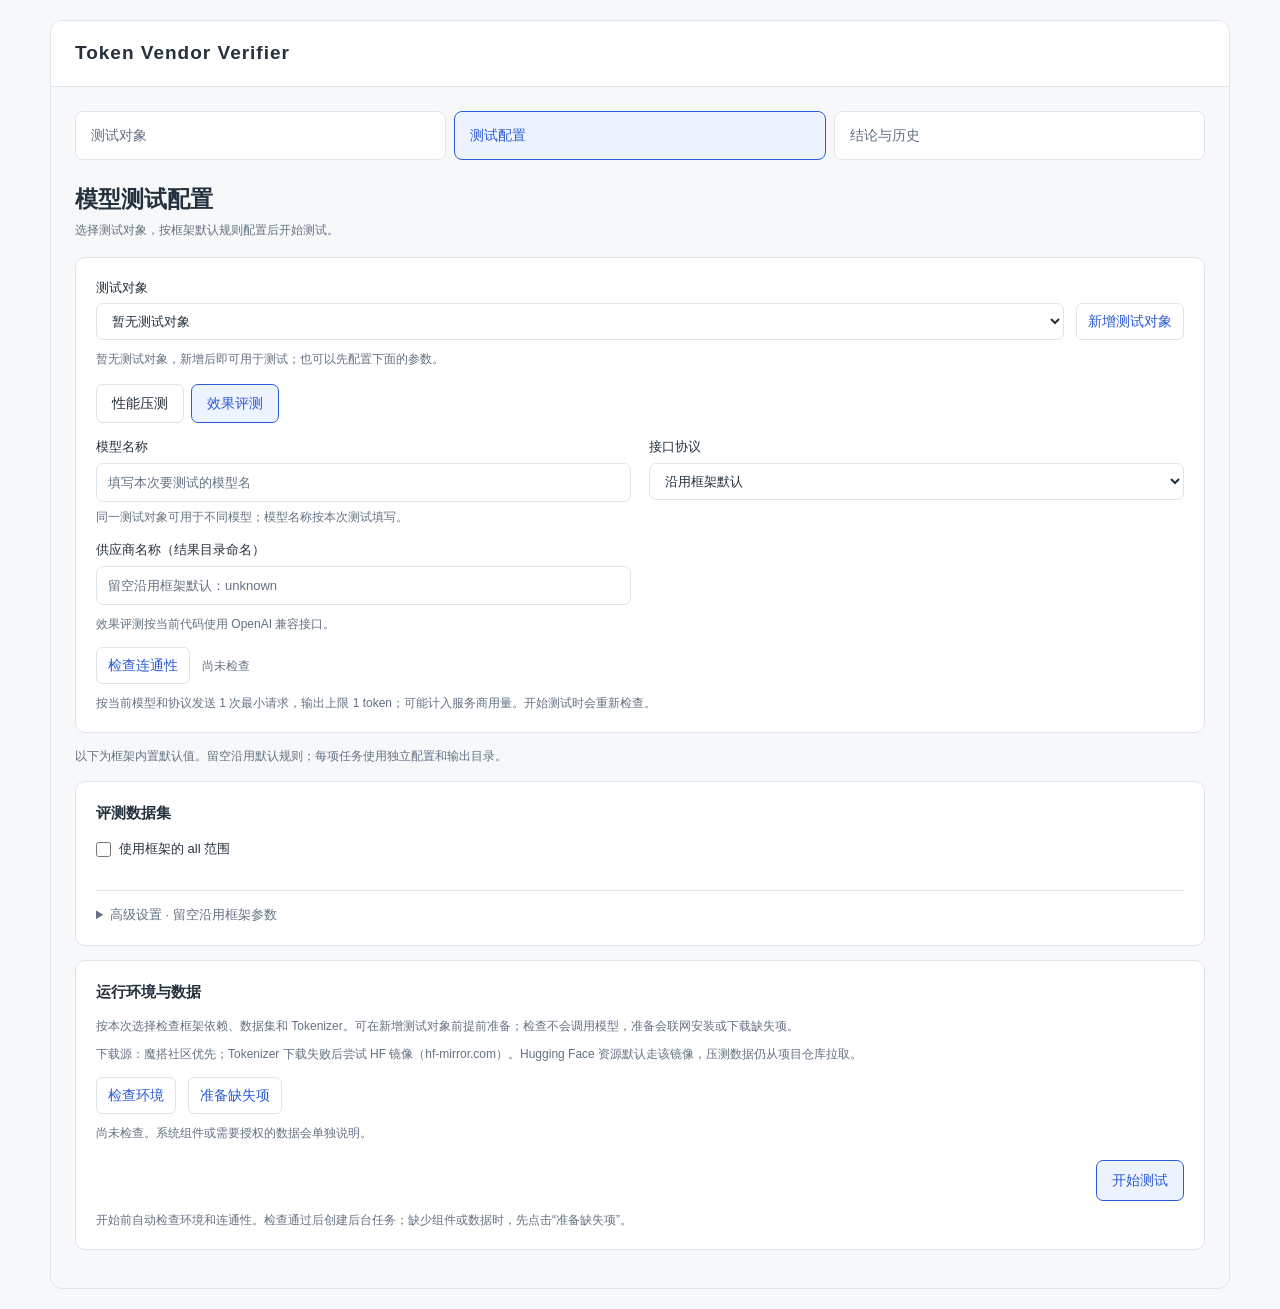
==== web/static/index.html @ 6008882a "feat: add Token Vendor Verifier local web console Add saved endpoints, native test configuration, ba" ====
<!doctype html>
<html lang="zh-CN"><head><meta charset="utf-8"><meta name="viewport" content="width=device-width,initial-scale=1"><title>Token Vendor Verifier</title><style>body{margin:0;background:#f7f8fa;padding:20px}body>div{max-width:1180px;margin:auto}@media(max-width:600px){body{padding:0}}</style></head><body>
<style>
#thvv-concept{--th-bg:light-dark(#f7f8fa,#15191d);--th-panel:light-dark(#fff,#1e242a);--th-text:light-dark(#24313d,#e8edf2);--th-muted:light-dark(#637183,#a8b5c2);--th-line:light-dark(#dfe5ec,#39434e);--th-accent:light-dark(#2b5ad7,#9cb9ff);--th-tint:light-dark(#edf3ff,#283956);font:14px/1.5 -apple-system,BlinkMacSystemFont,"Segoe UI","PingFang SC",sans-serif;color:var(--th-text);width:100%;overflow-wrap:anywhere}
#thvv-concept *{box-sizing:border-box}#thvv-concept [hidden]{display:none!important}#thvv-concept button,#thvv-concept input,#thvv-concept select,#thvv-concept textarea{font:inherit}#thvv-concept h2,#thvv-concept h3,#thvv-concept p{margin:0}#thvv-concept h2{font-size:23px;line-height:1.35;font-weight:650}#thvv-concept h3{font-size:15px;font-weight:600}#thvv-concept .th-window{background:var(--th-bg);border:1px solid var(--th-line);border-radius:12px;overflow:hidden}#thvv-concept .th-top{display:flex;align-items:center;gap:14px;flex-wrap:wrap;padding:18px 100px 18px 24px;background:var(--th-panel);border-bottom:1px solid var(--th-line)}#thvv-concept .th-brand{font-size:19px;font-weight:700;letter-spacing:1px}#thvv-concept .th-small{color:var(--th-muted);font-size:12px}#thvv-concept .th-main{padding:24px}#thvv-concept .th-heading{display:flex;justify-content:space-between;align-items:center;gap:18px;flex-wrap:wrap;margin-bottom:18px}#thvv-concept .th-mode{display:flex;gap:7px;flex-wrap:wrap}#thvv-concept .th-mode button{border:1px solid var(--th-line);border-radius:7px;padding:8px 15px;background:var(--th-panel);color:var(--th-text)}#thvv-concept .th-mode button[aria-pressed=true]{color:var(--th-accent);border-color:var(--th-accent);background:var(--th-tint)}#thvv-concept .th-panel{padding:20px;background:var(--th-panel);border:1px solid var(--th-line);border-radius:10px;margin-bottom:14px}#thvv-concept .th-panel>h3{margin-bottom:14px}#thvv-concept .th-fields{display:grid;grid-template-columns:repeat(2,minmax(0,1fr));gap:14px 18px}#thvv-concept .th-field{display:flex;flex-direction:column;gap:6px;font-size:13px;min-width:0}#thvv-concept .th-wide{grid-column:1/-1}#thvv-concept input:not([type=checkbox]),#thvv-concept select,#thvv-concept textarea{width:100%;min-width:0;padding:9px 11px;border:1px solid var(--th-line);border-radius:7px;background:var(--th-panel);color:var(--th-text)}#thvv-concept input:disabled{background:var(--th-bg);color:var(--th-muted)}#thvv-concept input::placeholder,#thvv-concept textarea::placeholder{color:var(--th-muted);opacity:1}#thvv-concept textarea{resize:vertical}#thvv-concept input:focus-visible,#thvv-concept select:focus-visible,#thvv-concept textarea:focus-visible,#thvv-concept button:focus-visible,#thvv-concept summary:focus-visible{outline:2px solid var(--th-accent);outline-offset:3px}#thvv-concept input[type=checkbox]{accent-color:var(--th-accent);width:15px;height:15px;flex:none;margin:3px 0 0}#thvv-concept .th-check{display:flex;gap:8px;align-items:flex-start;font-size:13px}#thvv-concept .th-note{margin-top:10px;color:var(--th-muted);font-size:12px}#thvv-concept .th-notice{margin-top:14px;padding:11px 13px;background:var(--th-tint);color:var(--th-text);border-radius:7px;font-size:13px}#thvv-concept .th-grid{display:grid;grid-template-columns:repeat(3,minmax(0,1fr));gap:8px;margin-top:14px}#thvv-concept .th-dataset{display:flex;gap:8px;border:1px solid var(--th-line);border-radius:7px;padding:9px 10px;min-width:0;font-size:13px}#thvv-concept .th-dataset:has(input:checked){background:var(--th-tint);border-color:var(--th-accent)}#thvv-concept .th-dataset:has(input:disabled){opacity:.75}#thvv-concept .th-dataset small{display:block;color:var(--th-muted);font-size:11px;margin-top:3px}#thvv-concept .th-advanced{border-top:1px solid var(--th-line);padding-top:14px;margin-top:18px}#thvv-concept .th-advanced summary{font-size:13px;color:var(--th-muted)}#thvv-concept .th-advanced .th-fields{margin-top:14px}#thvv-concept .th-space{margin-top:14px}#thvv-concept .th-footer{display:flex;align-items:center;justify-content:space-between;gap:15px;flex-wrap:wrap;margin-top:18px}#thvv-concept .th-footer strong{font-size:14px;font-weight:600}#thvv-concept .th-submit{border:0;border-radius:7px;padding:10px 16px;background:var(--th-tint);color:var(--th-muted)}#thvv-concept .th-empty{margin-top:14px;padding:14px;background:var(--th-bg);border-radius:7px;color:var(--th-muted);font-size:13px}#thvv-concept .th-sources{display:flex;flex-wrap:wrap;gap:12px;margin-top:14px;font-size:12px;color:var(--th-muted)}#thvv-concept a{color:var(--th-accent)}#thvv-concept .th-output-list{margin:10px 0 0;padding-left:20px;font-size:13px;color:var(--th-muted)}#thvv-concept .th-output-list li{margin-top:5px}#thvv-concept .th-current{font-variant-numeric:tabular-nums}
@media(max-width:760px){#thvv-concept .th-grid{grid-template-columns:repeat(2,minmax(0,1fr))}#thvv-concept .th-main{padding:18px}}
@media(max-width:460px){#thvv-concept .th-fields,#thvv-concept .th-grid{grid-template-columns:1fr}#thvv-concept .th-main{padding:12px}#thvv-concept .th-panel{padding:15px}#thvv-concept .th-top{padding-left:15px}#thvv-concept .th-brand{width:100%}#thvv-concept .th-footer .th-submit{width:100%}}
@media(pointer:coarse){#thvv-concept button,#thvv-concept .th-check,#thvv-concept .th-dataset{min-height:44px}#thvv-concept input:not([type=checkbox]),#thvv-concept select,#thvv-concept textarea{font-size:16px}}
#thvv-concept .th-connection-picker{margin-bottom:16px;padding-bottom:16px;border-bottom:1px solid var(--th-line)}#thvv-concept .th-save-row{display:flex;align-items:center;gap:12px;flex-wrap:wrap;margin-top:14px}#thvv-concept .th-save-button{padding:9px 15px;border:1px solid var(--th-accent);border-radius:7px;background:var(--th-tint);color:var(--th-accent)}#thvv-concept .th-save-button:disabled{opacity:.6}#thvv-concept .th-default{color:var(--th-muted);font-size:12px;line-height:1.5}#thvv-concept .th-rules{margin-top:12px;color:var(--th-muted);font-size:12px;display:grid;gap:7px}#thvv-concept .th-default-heading{margin-top:6px!important;margin-bottom:16px!important}
#thvv-concept .th-stages{display:grid;grid-template-columns:repeat(3,minmax(0,1fr));gap:8px;margin-bottom:24px}#thvv-concept .th-stages button{display:flex;align-items:center;gap:10px;text-align:left;padding:13px 15px;border:1px solid var(--th-line);border-radius:8px;background:var(--th-panel);color:var(--th-muted)}#thvv-concept .th-stages button[aria-current=page]{background:var(--th-tint);border-color:var(--th-accent);color:var(--th-accent)}#thvv-concept .th-stages button:disabled{opacity:.5}#thvv-concept .th-step-number{font-size:12px;font-variant-numeric:tabular-nums}#thvv-concept .th-stage-heading{margin-bottom:18px}#thvv-concept .th-stage-heading p{margin-top:6px}#thvv-concept .th-object-summary{display:flex;gap:12px;justify-content:space-between;align-items:center;flex-wrap:wrap;margin-bottom:16px}#thvv-concept .th-link-button{border:1px solid var(--th-line);border-radius:6px;padding:7px 11px;background:var(--th-panel);color:var(--th-accent)}#thvv-concept .th-table-wrap{overflow-x:auto}#thvv-concept table{width:100%;border-collapse:collapse;font-size:13px}#thvv-concept th{padding:11px 8px;border-bottom:1px solid var(--th-line);color:var(--th-muted);text-align:left;font-weight:500}#thvv-concept td{padding:22px 8px;text-align:center;color:var(--th-muted)}#thvv-concept .th-path-help{margin-top:7px;font-size:12px;color:var(--th-muted);display:grid;gap:4px}#thvv-concept .th-path-help code{font:inherit;color:var(--th-text)}
@media(max-width:460px){#thvv-concept .th-stages{gap:5px}#thvv-concept .th-stages button{flex-direction:column;align-items:flex-start;gap:3px;padding:9px 8px;font-size:12px}}
#thvv-concept .th-object-picker{display:flex;align-items:flex-end;gap:12px;flex-wrap:wrap}#thvv-concept .th-object-picker .th-field{flex:1;min-width:min(100%,260px)}#thvv-concept .th-mode{margin-top:16px}
#thvv-concept .th-task-actions{display:flex;align-items:center;gap:12px;flex-wrap:wrap}#thvv-concept .th-task-action{border:0;background:transparent;color:var(--th-accent);padding:5px 0}#thvv-concept .th-task-action:disabled{color:var(--th-muted);opacity:.65}#thvv-concept .th-task-delete:not(:disabled){color:light-dark(#b32a36,#ff9ca4)}#thvv-concept .th-history-table th:last-child{min-width:132px}#thvv-concept .th-history-table td:last-child{padding:14px 8px}
#thvv-concept .th-object-table td{text-align:left;border-bottom:1px solid var(--th-line);color:var(--th-text);padding:12px 8px}#thvv-concept .th-object-table th:last-child{min-width:96px}#thvv-concept .th-object-table td[colspan]{text-align:center;color:var(--th-muted)}
#thvv-concept .th-env-table{table-layout:fixed}#thvv-concept .th-env-table>thead>tr>th:first-child{width:24%}#thvv-concept .th-env-table>thead>tr>th:nth-child(2){width:90px}#thvv-concept .th-env-table>tbody>tr>td{vertical-align:top;line-height:1.7}#thvv-concept .th-env-state{display:inline-block;padding:2px 8px;border-radius:5px;white-space:nowrap;background:var(--th-bg);font-size:12px}#thvv-concept .th-env-state[data-env-state=ready]{background:#eaf6ee;color:#28603b}#thvv-concept .th-env-state[data-env-state=missing],#thvv-concept .th-env-state[data-env-state=manual]{background:#fff3df;color:#805718}#thvv-concept .th-env-state[data-env-state=checking],#thvv-concept .th-env-state[data-env-state=preparing]{background:var(--th-tint);color:var(--th-accent)}#thvv-concept .th-env-details{margin-top:8px;font-size:12px}#thvv-concept .th-env-details summary{cursor:pointer;color:var(--th-accent)}#thvv-concept .th-env-details pre{margin:8px 0 0;padding:12px;background:var(--th-bg);border-radius:6px;white-space:pre-wrap;overflow-wrap:anywhere;max-height:220px;overflow:auto;font-size:12px;line-height:1.6;color:var(--th-muted)}#thvv-concept .th-env-versions{min-width:380px;margin-top:8px;font-size:12px}#thvv-concept .th-env-versions th,#thvv-concept .th-env-versions td{padding:8px;vertical-align:top}#thvv-concept .th-env-versions th:last-child{min-width:48px}@media(max-width:600px){#thvv-concept .th-env-table>thead>tr>th:first-child{width:24%}#thvv-concept .th-env-table>thead>tr>th:nth-child(2){width:76px}#thvv-concept .th-env-table>tbody>tr>td{padding:12px 5px}#thvv-concept .th-env-state{padding:2px 5px}}
#thvv-concept button{cursor:pointer;transition:background-color .15s,border-color .15s,box-shadow .15s,transform .1s,opacity .15s}#thvv-concept button:not(:disabled):hover{border-color:var(--th-accent);box-shadow:0 2px 7px #24313d14}#thvv-concept button:not(:disabled):active{transform:translateY(1px) scale(.98);box-shadow:inset 0 1px 3px #24313d25}#thvv-concept button:disabled{cursor:not-allowed;opacity:.55}#thvv-concept button[aria-busy=true]{cursor:progress;opacity:.9}#thvv-concept button[aria-busy=true]::before{content:"";display:inline-block;width:12px;height:12px;margin-right:7px;vertical-align:-2px;border:2px solid currentColor;border-right-color:transparent;border-radius:50%;animation:th-spin .7s linear infinite;flex-shrink:0}@keyframes th-spin{to{transform:rotate(360deg)}}#thvv-concept .th-feedback{position:fixed;right:24px;bottom:24px;z-index:1000;max-width:min(420px,calc(100vw - 32px));padding:13px 18px;border:1px solid #b6d8c2;border-radius:9px;background:#f0faf3;color:#285c3a;box-shadow:0 6px 24px #24313d20;font-size:14px;line-height:1.6;pointer-events:none;animation:th-feedback-in .16s ease-out}#thvv-concept .th-feedback[data-kind=warning]{background:#fff8ec;border-color:#e9d2a5;color:#795515}#thvv-concept .th-feedback[data-kind=error]{background:#fff3f3;border-color:#e8bcbc;color:#9a3030}@keyframes th-feedback-in{from{opacity:0;transform:translateY(5px)}to{opacity:1;transform:translateY(0)}}@media(prefers-reduced-motion:reduce){#thvv-concept button{transition:none}#thvv-concept button:not(:disabled):active{transform:none}#thvv-concept button[aria-busy=true]::before,#thvv-concept .th-feedback{animation:none}}
</style>
<div id="thvv-concept" aria-label="THVV 测试页面与接口配置保存">
  <div id="web-feedback" class="th-feedback" role="status" aria-live="polite" aria-atomic="true" hidden></div>
  <div class="th-window">
    <header class="th-top"><span class="th-brand">Token Vendor Verifier</span></header>
    <main class="th-main"><p id="web-status" class="th-notice" role="status" hidden></p><p id="web-error" class="th-notice" role="alert" hidden></p>
      <nav class="th-stages" aria-label="功能导航">
        <button type="button" data-stage="1">测试对象</button>
        <button type="button" data-stage="2" aria-current="page">测试配置</button>
        <button type="button" data-stage="3">结论与历史</button>
      </nav>
      <div data-stage-panel="1" hidden>
      <div class="th-stage-heading"><h2>测试对象</h2><p class="th-small">新增或修改对象，保存后可在测试配置中直接选择。</p></div>
      <section class="th-panel" aria-labelledby="th-connection-heading">
        <h3 id="th-connection-heading">新增测试对象</h3>
        <div class="th-fields">
          <label class="th-field">对象名称<input id="th-connection-name" type="text" placeholder="为测试对象取一个名称" autocomplete="off"></label>
          <label class="th-field">API 密钥（可选）<input type="password" id="web-api-key" data-native="API_KEY" placeholder="可留空" autocomplete="new-password"><small class="th-default">可留空用于无需鉴权的端点；编辑时留空保留已保存密钥。</small></label>
          <label class="th-field th-wide">接口基础地址 URL<input type="url" id="th-api-url" data-adapter="base-url-to-API_URL" placeholder="https://你的服务地址/v1" autocomplete="off"><span class="th-path-help"><span>通常填写到 <code>/v1</code>，无需填写 <code>/chat/completions</code> 或 <code>/messages</code>。</span><span>保留服务商要求的路径前缀和版本号；测试配置页会按协议补全并显示最终请求地址。</span></span></label>
        </div>
        <div class="th-save-row"><button type="button" class="th-save-button" id="th-save-connection">保存测试对象</button><button type="button" class="th-link-button" id="th-cancel-edit" hidden>取消编辑</button><label class="th-check" id="web-clear-key-row" hidden><input type="checkbox" id="web-clear-key">清除已保存密钥</label><span class="th-small" id="th-connection-message" aria-live="polite">密钥加密保存在本机，不在页面和历史任务中回显。</span></div>
      </section>
      <section class="th-panel" aria-labelledby="th-object-list-heading">
        <h3 id="th-object-list-heading">已保存测试对象</h3>
        <div class="th-table-wrap"><table class="th-object-table"><thead><tr><th scope="col">对象名称</th><th scope="col">接口基础地址</th><th scope="col">操作</th></tr></thead><tbody id="th-object-rows"><tr><td colspan="3">暂无测试对象，填写上方信息后保存。</td></tr></tbody></table></div>
        <div id="th-delete-object-confirm" class="th-notice" role="group" aria-labelledby="th-delete-object-text" hidden><p id="th-delete-object-text"></p><div class="th-save-row"><button type="button" class="th-link-button th-task-delete" id="th-confirm-delete-object">确认删除</button><button type="button" class="th-link-button" id="th-cancel-delete-object">取消</button></div></div>
        <p class="th-note" id="th-object-list-message" aria-live="polite"></p>
      </section>
      </div>
      <div data-stage-panel="2">
      <div class="th-stage-heading"><h2>模型测试配置</h2><p class="th-small">选择测试对象，按框架默认规则配置后开始测试。</p></div>
      <section class="th-panel" aria-label="本次测试对象与协议">
        <div class="th-object-picker"><label class="th-field">测试对象<select id="th-test-object"><option value="">暂无测试对象</option></select></label><button type="button" class="th-link-button" id="th-new-object">新增测试对象</button></div>
        <p class="th-note" id="th-object-guidance" aria-live="polite">暂无测试对象，新增后即可用于测试；也可以先配置下面的参数。</p>
        <p class="th-note" id="th-current-object-detail" hidden></p>
        <div class="th-mode" aria-label="框架测试模块"><button type="button" data-mode="perf" aria-pressed="false">性能压测</button><button type="button" data-mode="eval" aria-pressed="true">效果评测</button></div>
        <div class="th-fields th-space">
          <label class="th-field">模型名称<input type="text" id="th-model" data-native="MODEL_NAME" placeholder="填写本次要测试的模型名" autocomplete="off"><small class="th-default">同一测试对象可用于不同模型；模型名称按本次测试填写。</small></label>
          <label class="th-field" id="th-protocol-field">接口协议<select id="th-protocol" data-native="PROTOCOL"><option value="">沿用框架默认</option><option value="openai">OpenAI 兼容</option><option value="anthropic">Anthropic 原生</option></select></label>
          <label class="th-field" id="th-provider-field">供应商名称（结果目录命名）<input type="text" id="th-provider-name" data-native="PROVIDER" placeholder="留空沿用框架默认：unknown"></label>
        </div>
        <p class="th-note" id="th-protocol-note">效果评测按当前代码使用 OpenAI 兼容接口。</p>
        <p class="th-note" id="th-resolved-url" aria-live="polite" hidden></p>
        <div class="th-save-row"><button type="button" class="th-link-button" id="web-check-connection">检查连通性</button><span id="web-connection-result" class="th-small" role="status">尚未检查</span></div>
        <p class="th-note">按当前模型和协议发送 1 次最小请求，输出上限 1 token；可能计入服务商用量。开始测试时会重新检查。</p>
      </section>
      <p class="th-note th-default-heading">以下为框架内置默认值。留空沿用默认规则；每项任务使用独立配置和输出目录。</p>
      <section class="th-panel" id="th-eval-panel" aria-labelledby="th-eval-heading">
        <h3 id="th-eval-heading">评测数据集</h3>
        <label class="th-check"><input type="checkbox" id="th-all-datasets" data-native="--datasets all"><span>使用框架的 all 范围</span></label>
        <p class="th-note" id="th-all-note" hidden>框架 all 默认排除 AIME25、AIME2026 和 SWE-Bench Pro；仍可单独选择它们。</p>
        <div class="th-grid" id="th-datasets" aria-label="框架已注册的 18 个数据集"></div>
        <div class="th-notice" id="th-dependencies" role="status" hidden></div>
        <div id="th-judge-fields" class="th-space" hidden>
          <h3>裁判模型（Judge）</h3>
          <div class="th-fields th-space">
            <label class="th-field">模型名称<input type="text" id="th-judge-model" data-native="--judge_model" placeholder="框架默认：deepseek-v4-pro"></label>
            <label class="th-field">接口基础地址<input type="url" id="th-judge-url" data-native="--judge_base_url" placeholder="框架默认：https://api.deepseek.com/v1"></label>
            <label class="th-field">API Key<input type="password" id="web-judge-key" data-native="--judge_api_key" placeholder="填写裁判模型密钥" autocomplete="new-password"></label>
          </div>
        </div>
        <label class="th-field th-space" id="th-sandbox-field" hidden>Docker Sandbox 配置<textarea rows="2" id="th-sandbox" data-native="--sandbox" placeholder="填写框架要求的 Sandbox 配置"></textarea></label>
        <details class="th-advanced"><summary>高级设置 · 留空沿用框架参数</summary><div class="th-fields">
          <label class="th-field">每数据集最多评测题数<input id="th-limit" data-native="--limit" type="number" min="1" step="1" placeholder="留空沿用框架默认"></label>
          <label class="th-field">重复次数<input id="th-repeats" data-native="--repeats" type="number" min="1" step="1" placeholder="留空沿用各数据集默认值"></label>
          <label class="th-field">同时评测题数<input id="th-batch" data-native="--eval_batch_size" type="number" min="1" step="1" placeholder="留空沿用各数据集默认值"></label>
        </div><p class="th-note">卡片显示框架的默认轮次与并发；以上填写值覆盖本次所选数据集的对应参数。实际样本范围还受数据集子集配置影响。</p></details>
      </section>
      <section class="th-panel" id="th-perf-panel" aria-labelledby="th-perf-heading" hidden>
        <h3 id="th-perf-heading">性能压测参数</h3>
        <label class="th-field">执行方式<select id="th-perf-command" data-native="perf/run.sh subcommand"><option value="bench">单档压测（bench）</option><option value="bench-all">多档与并发梯度（bench-all）</option></select></label>
        <div id="th-single-fields" class="th-fields th-space">
          <label class="th-field">输入长度<select id="th-bucket" data-native="bench bucket"><option value="">请选择输入长度</option><option>1k</option><option>9k</option><option>16k</option><option>32k</option><option>64k</option><option>128k</option><option>200k</option><option>512k</option><option>1m</option></select></label>
          <label class="th-field">请求数<input id="th-number" data-native="bench N" type="number" step="1" placeholder="留空沿用框架默认：500"></label>
          <label class="th-field">并发数<input id="th-parallel" data-native="bench P" type="number" step="1" placeholder="留空沿用框架默认：10"></label>
        </div>
        <div id="th-matrix-fields" class="th-space" hidden>
          <div class="th-fields">
            <label class="th-field th-wide">输入长度列表（空格分隔）<input type="text" id="th-buckets" data-native="BUCKETS" placeholder="默认：1k 9k 16k 32k 64k 128k 200k 512k"></label>
            <label class="th-field th-wide">并发梯度（空格分隔）<input type="text" id="th-ladder" data-native="CONCURRENCY_LADDER" placeholder="默认：1 8 32 64 128"></label>
            <label class="th-field">档间冷却时间（秒）<input type="number" id="th-cooldown" data-native="BUCKET_COOLDOWN" step="1" placeholder="框架默认：120"></label>
            <label class="th-field">成功率早停阈值（%）<input type="number" id="th-success" data-native="SUCCESS_RATE_MIN" step="any" placeholder="框架默认：0，关闭早停"></label>
          </div>
          <div class="th-rules"><p>默认不测 1m 档；可在输入长度列表中显式指定。</p><p>未指定并发梯度时，200k 档额外补充并发 16。</p><p>各输入长度的并发上限：1k / 9k / 16k / 32k → 128；64k → 64；128k → 32；200k → 16；512k / 1m → 8。</p><p>请求数由框架按并发档位决定，不为每个组合预填统一值。</p></div>
          <details class="th-advanced"><summary>按输入长度覆盖请求数（可选）</summary><div class="th-fields" id="th-bucket-numbers"></div><p class="th-note">留空沿用框架规则：并发 1 / 4 / 8 / 16 / 32 / 64 / 128，分别运行 20 / 40 / 60 / 80 / 120 / 200 / 400 次请求；其他并发为 100 次。</p></details>
        </div>
        <details class="th-advanced"><summary>高级设置</summary><div class="th-fields">
          <label class="th-field">预热请求数<input id="th-warmup" data-native="WARMUP_NUM" type="number" min="0" step="1" placeholder="框架默认：4"></label>
          <label class="th-field">Tokenizer 名称或路径<input id="th-tokenizer" data-native="TOKENIZER" type="text" placeholder="留空按框架规则选择"></label>
        </div><div class="th-rules"><p id="th-tokenizer-rule"></p><p>512k / 1m 档的默认 Tokenizer 为 zai-org/GLM-4.6；已有 DATASET_TOKENIZER 优先，其次为显式指定的 TOKENIZER。</p></div><details class="th-advanced"><summary>查看模型名与默认 Tokenizer 的对应规则</summary><div class="th-rules" id="th-tokenizer-rules"></div></details></details>
      </section>
      <section class="th-panel" aria-label="开始测试">
        <h3>运行环境与数据</h3>
        <p class="th-note">按本次选择检查框架依赖、数据集和 Tokenizer。可在新增测试对象前提前准备；检查不会调用模型，准备会联网安装或下载缺失项。</p>
        <p class="th-note">下载源：魔搭社区优先；Tokenizer 下载失败后尝试 HF 镜像（hf-mirror.com）。Hugging Face 资源默认走该镜像，压测数据仍从项目仓库拉取。</p>
        <div class="th-save-row"><button type="button" class="th-link-button" id="web-check-environment">检查环境</button><button type="button" class="th-link-button" id="web-prepare-environment">准备缺失项</button></div>
        <p class="th-note" id="web-environment-status" role="status">尚未检查。系统组件或需要授权的数据会单独说明。</p>
        <div class="th-table-wrap" id="web-environment-items"></div>
        <details class="th-advanced" id="web-environment-log-panel" hidden><summary>检查与准备日志</summary><pre id="web-environment-log" style="white-space:pre-wrap;max-height:280px;overflow:auto;font-size:12px"></pre></details>
        <div class="th-footer"><div class="th-current" aria-live="polite"><strong id="th-selection-summary"></strong><p class="th-note" id="th-selection-detail"></p></div><button type="button" class="th-save-button" id="web-start">开始测试</button></div>
        <p class="th-note">开始前自动检查环境和连通性。检查通过后创建后台任务；缺少组件或数据时，先点击“准备缺失项”。</p>
      </section>
      </div>
      <div data-stage-panel="3" hidden>
      <div class="th-stage-heading"><h2>历史任务</h2><p class="th-small">通过每条任务的操作栏查看详情、重放或删除任务。</p></div>
      <section class="th-panel" aria-labelledby="th-history-heading">
        <h3 id="th-history-heading">任务列表</h3>
        <div class="th-table-wrap"><table class="th-history-table"><thead><tr><th scope="col">任务</th><th scope="col">测试对象</th><th scope="col">测试类型</th><th scope="col">运行时间</th><th scope="col">状态</th><th scope="col">操作</th></tr></thead><tbody id="web-history-rows"><tr><td colspan="6">暂无测试任务。</td></tr></tbody></table></div>
        <p class="th-note">查看：打开任务详情，展示结论、当次配置、报告和日志。重放：带入该任务配置，再开始一次测试。删除：确认后删除该任务。</p>
      </section>
      </div>
<div data-stage-panel="4" hidden>
  <button type="button" class="th-link-button" data-stage="3">返回历史任务</button>
  <div class="th-heading th-space"><div><h2 id="web-task-title"></h2><p class="th-note" id="web-task-meta"></p></div><span id="web-task-status"></span></div>
  <p id="web-task-error" class="th-notice" hidden></p>
  <div class="th-mode th-space" aria-label="任务详情"><button type="button" data-task-tab="results">测试结果</button><button type="button" data-task-tab="config">当次配置</button><button type="button" data-task-tab="reports">报告与日志</button></div>
  <section class="th-panel th-space" id="web-task-results"></section>
  <section class="th-panel th-space" id="web-task-config" hidden></section>
  <section class="th-panel th-space" id="web-task-reports" hidden><h3>报告文件</h3><div id="web-artifacts"></div><h3 class="th-space">运行日志</h3><pre id="web-task-log" style="white-space:pre-wrap;overflow-wrap:anywhere;font-size:12px;max-height:500px;overflow:auto"></pre></section>
</div>

    </main>
  </div>
</div>
<script src="/app.js" defer></script></body></html>
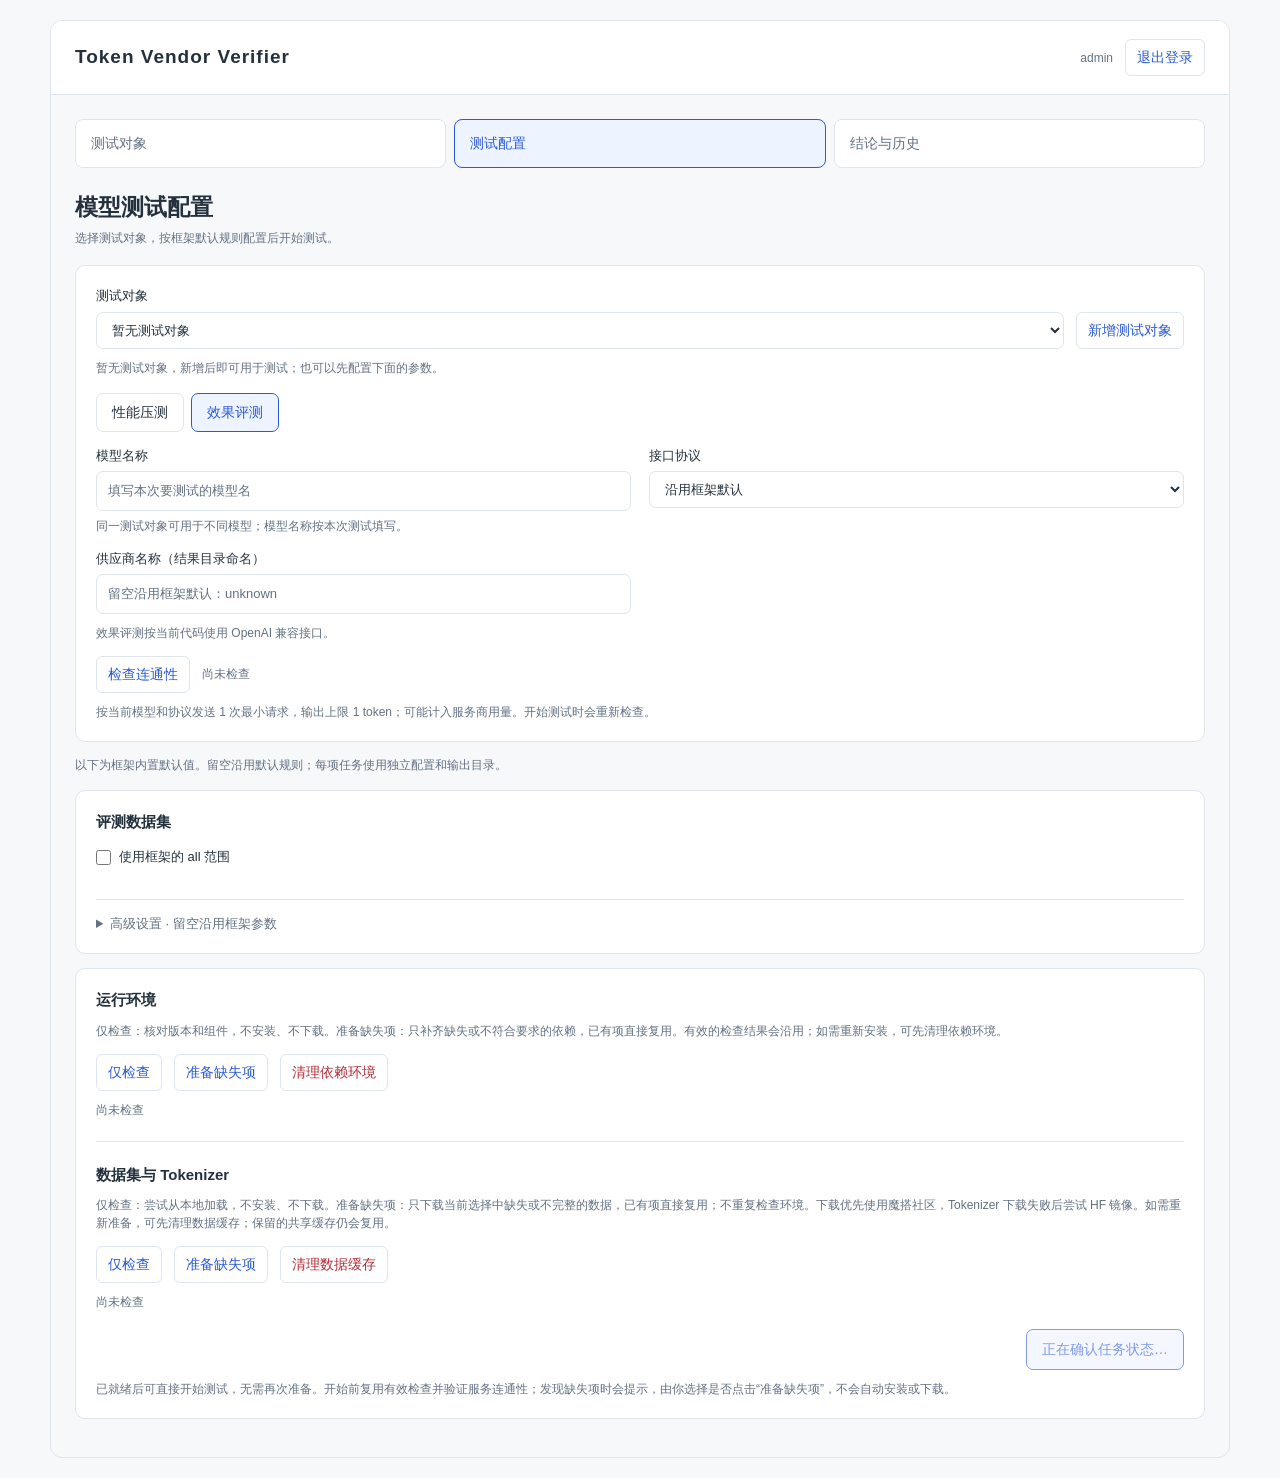
==== commit 6d6d7039: "feat(web): add login and improve test preparation and progress Require administrator sessions for th" ====
--- a/web/static/index.html
+++ b/web/static/index.html
@@ -2,7 +2,7 @@
 <html lang="zh-CN"><head><meta charset="utf-8"><meta name="viewport" content="width=device-width,initial-scale=1"><title>Token Vendor Verifier</title><style>body{margin:0;background:#f7f8fa;padding:20px}body>div{max-width:1180px;margin:auto}@media(max-width:600px){body{padding:0}}</style></head><body>
 <style>
 #thvv-concept{--th-bg:light-dark(#f7f8fa,#15191d);--th-panel:light-dark(#fff,#1e242a);--th-text:light-dark(#24313d,#e8edf2);--th-muted:light-dark(#637183,#a8b5c2);--th-line:light-dark(#dfe5ec,#39434e);--th-accent:light-dark(#2b5ad7,#9cb9ff);--th-tint:light-dark(#edf3ff,#283956);font:14px/1.5 -apple-system,BlinkMacSystemFont,"Segoe UI","PingFang SC",sans-serif;color:var(--th-text);width:100%;overflow-wrap:anywhere}
-#thvv-concept *{box-sizing:border-box}#thvv-concept [hidden]{display:none!important}#thvv-concept button,#thvv-concept input,#thvv-concept select,#thvv-concept textarea{font:inherit}#thvv-concept h2,#thvv-concept h3,#thvv-concept p{margin:0}#thvv-concept h2{font-size:23px;line-height:1.35;font-weight:650}#thvv-concept h3{font-size:15px;font-weight:600}#thvv-concept .th-window{background:var(--th-bg);border:1px solid var(--th-line);border-radius:12px;overflow:hidden}#thvv-concept .th-top{display:flex;align-items:center;gap:14px;flex-wrap:wrap;padding:18px 100px 18px 24px;background:var(--th-panel);border-bottom:1px solid var(--th-line)}#thvv-concept .th-brand{font-size:19px;font-weight:700;letter-spacing:1px}#thvv-concept .th-small{color:var(--th-muted);font-size:12px}#thvv-concept .th-main{padding:24px}#thvv-concept .th-heading{display:flex;justify-content:space-between;align-items:center;gap:18px;flex-wrap:wrap;margin-bottom:18px}#thvv-concept .th-mode{display:flex;gap:7px;flex-wrap:wrap}#thvv-concept .th-mode button{border:1px solid var(--th-line);border-radius:7px;padding:8px 15px;background:var(--th-panel);color:var(--th-text)}#thvv-concept .th-mode button[aria-pressed=true]{color:var(--th-accent);border-color:var(--th-accent);background:var(--th-tint)}#thvv-concept .th-panel{padding:20px;background:var(--th-panel);border:1px solid var(--th-line);border-radius:10px;margin-bottom:14px}#thvv-concept .th-panel>h3{margin-bottom:14px}#thvv-concept .th-fields{display:grid;grid-template-columns:repeat(2,minmax(0,1fr));gap:14px 18px}#thvv-concept .th-field{display:flex;flex-direction:column;gap:6px;font-size:13px;min-width:0}#thvv-concept .th-wide{grid-column:1/-1}#thvv-concept input:not([type=checkbox]),#thvv-concept select,#thvv-concept textarea{width:100%;min-width:0;padding:9px 11px;border:1px solid var(--th-line);border-radius:7px;background:var(--th-panel);color:var(--th-text)}#thvv-concept input:disabled{background:var(--th-bg);color:var(--th-muted)}#thvv-concept input::placeholder,#thvv-concept textarea::placeholder{color:var(--th-muted);opacity:1}#thvv-concept textarea{resize:vertical}#thvv-concept input:focus-visible,#thvv-concept select:focus-visible,#thvv-concept textarea:focus-visible,#thvv-concept button:focus-visible,#thvv-concept summary:focus-visible{outline:2px solid var(--th-accent);outline-offset:3px}#thvv-concept input[type=checkbox]{accent-color:var(--th-accent);width:15px;height:15px;flex:none;margin:3px 0 0}#thvv-concept .th-check{display:flex;gap:8px;align-items:flex-start;font-size:13px}#thvv-concept .th-note{margin-top:10px;color:var(--th-muted);font-size:12px}#thvv-concept .th-notice{margin-top:14px;padding:11px 13px;background:var(--th-tint);color:var(--th-text);border-radius:7px;font-size:13px}#thvv-concept .th-grid{display:grid;grid-template-columns:repeat(3,minmax(0,1fr));gap:8px;margin-top:14px}#thvv-concept .th-dataset{display:flex;gap:8px;border:1px solid var(--th-line);border-radius:7px;padding:9px 10px;min-width:0;font-size:13px}#thvv-concept .th-dataset:has(input:checked){background:var(--th-tint);border-color:var(--th-accent)}#thvv-concept .th-dataset:has(input:disabled){opacity:.75}#thvv-concept .th-dataset small{display:block;color:var(--th-muted);font-size:11px;margin-top:3px}#thvv-concept .th-advanced{border-top:1px solid var(--th-line);padding-top:14px;margin-top:18px}#thvv-concept .th-advanced summary{font-size:13px;color:var(--th-muted)}#thvv-concept .th-advanced .th-fields{margin-top:14px}#thvv-concept .th-space{margin-top:14px}#thvv-concept .th-footer{display:flex;align-items:center;justify-content:space-between;gap:15px;flex-wrap:wrap;margin-top:18px}#thvv-concept .th-footer strong{font-size:14px;font-weight:600}#thvv-concept .th-submit{border:0;border-radius:7px;padding:10px 16px;background:var(--th-tint);color:var(--th-muted)}#thvv-concept .th-empty{margin-top:14px;padding:14px;background:var(--th-bg);border-radius:7px;color:var(--th-muted);font-size:13px}#thvv-concept .th-sources{display:flex;flex-wrap:wrap;gap:12px;margin-top:14px;font-size:12px;color:var(--th-muted)}#thvv-concept a{color:var(--th-accent)}#thvv-concept .th-output-list{margin:10px 0 0;padding-left:20px;font-size:13px;color:var(--th-muted)}#thvv-concept .th-output-list li{margin-top:5px}#thvv-concept .th-current{font-variant-numeric:tabular-nums}
+#thvv-concept *{box-sizing:border-box}#thvv-concept [hidden]{display:none!important}#thvv-concept button,#thvv-concept input,#thvv-concept select,#thvv-concept textarea{font:inherit}#thvv-concept h2,#thvv-concept h3,#thvv-concept p{margin:0}#thvv-concept h2{font-size:23px;line-height:1.35;font-weight:650}#thvv-concept h3{font-size:15px;font-weight:600}#thvv-concept .th-window{background:var(--th-bg);border:1px solid var(--th-line);border-radius:12px;overflow:hidden}#thvv-concept .th-top{display:flex;align-items:center;gap:14px;flex-wrap:wrap;padding:18px 24px;background:var(--th-panel);border-bottom:1px solid var(--th-line)}#thvv-concept .th-brand{font-size:19px;font-weight:700;letter-spacing:1px}#thvv-concept .th-small{color:var(--th-muted);font-size:12px}#thvv-concept .th-main{padding:24px}#thvv-concept .th-heading{display:flex;justify-content:space-between;align-items:center;gap:18px;flex-wrap:wrap;margin-bottom:18px}#thvv-concept .th-mode{display:flex;gap:7px;flex-wrap:wrap}#thvv-concept .th-mode button{border:1px solid var(--th-line);border-radius:7px;padding:8px 15px;background:var(--th-panel);color:var(--th-text)}#thvv-concept .th-mode button[aria-pressed=true]{color:var(--th-accent);border-color:var(--th-accent);background:var(--th-tint)}#thvv-concept .th-panel{padding:20px;background:var(--th-panel);border:1px solid var(--th-line);border-radius:10px;margin-bottom:14px}#thvv-concept .th-panel>h3{margin-bottom:14px}#thvv-concept .th-fields{display:grid;grid-template-columns:repeat(2,minmax(0,1fr));gap:14px 18px}#thvv-concept .th-field{display:flex;flex-direction:column;gap:6px;font-size:13px;min-width:0}#thvv-concept .th-wide{grid-column:1/-1}#thvv-concept input:not([type=checkbox]),#thvv-concept select,#thvv-concept textarea{width:100%;min-width:0;padding:9px 11px;border:1px solid var(--th-line);border-radius:7px;background:var(--th-panel);color:var(--th-text)}#thvv-concept input:disabled{background:var(--th-bg);color:var(--th-muted)}#thvv-concept input::placeholder,#thvv-concept textarea::placeholder{color:var(--th-muted);opacity:1}#thvv-concept textarea{resize:vertical}#thvv-concept input:focus-visible,#thvv-concept select:focus-visible,#thvv-concept textarea:focus-visible,#thvv-concept button:focus-visible,#thvv-concept summary:focus-visible{outline:2px solid var(--th-accent);outline-offset:3px}#thvv-concept input[type=checkbox]{accent-color:var(--th-accent);width:15px;height:15px;flex:none;margin:3px 0 0}#thvv-concept .th-check{display:flex;gap:8px;align-items:flex-start;font-size:13px}#thvv-concept .th-note{margin-top:10px;color:var(--th-muted);font-size:12px}#thvv-concept .th-notice{margin-top:14px;padding:11px 13px;background:var(--th-tint);color:var(--th-text);border-radius:7px;font-size:13px}#thvv-concept .th-grid{display:grid;grid-template-columns:repeat(3,minmax(0,1fr));gap:8px;margin-top:14px}#thvv-concept .th-dataset{display:flex;gap:8px;border:1px solid var(--th-line);border-radius:7px;padding:9px 10px;min-width:0;font-size:13px}#thvv-concept .th-dataset:has(input:checked){background:var(--th-tint);border-color:var(--th-accent)}#thvv-concept .th-dataset:has(input:disabled){opacity:.75}#thvv-concept .th-dataset small{display:block;color:var(--th-muted);font-size:11px;margin-top:3px}#thvv-concept .th-advanced{border-top:1px solid var(--th-line);padding-top:14px;margin-top:18px}#thvv-concept .th-advanced summary{font-size:13px;color:var(--th-muted)}#thvv-concept .th-advanced .th-fields{margin-top:14px}#thvv-concept .th-space{margin-top:14px}#thvv-concept .th-footer{display:flex;align-items:center;justify-content:space-between;gap:15px;flex-wrap:wrap;margin-top:18px}#thvv-concept .th-footer strong{font-size:14px;font-weight:600}#thvv-concept .th-submit{border:0;border-radius:7px;padding:10px 16px;background:var(--th-tint);color:var(--th-muted)}#thvv-concept .th-empty{margin-top:14px;padding:14px;background:var(--th-bg);border-radius:7px;color:var(--th-muted);font-size:13px}#thvv-concept .th-sources{display:flex;flex-wrap:wrap;gap:12px;margin-top:14px;font-size:12px;color:var(--th-muted)}#thvv-concept a{color:var(--th-accent)}#thvv-concept .th-output-list{margin:10px 0 0;padding-left:20px;font-size:13px;color:var(--th-muted)}#thvv-concept .th-output-list li{margin-top:5px}#thvv-concept .th-current{font-variant-numeric:tabular-nums}
 @media(max-width:760px){#thvv-concept .th-grid{grid-template-columns:repeat(2,minmax(0,1fr))}#thvv-concept .th-main{padding:18px}}
 @media(max-width:460px){#thvv-concept .th-fields,#thvv-concept .th-grid{grid-template-columns:1fr}#thvv-concept .th-main{padding:12px}#thvv-concept .th-panel{padding:15px}#thvv-concept .th-top{padding-left:15px}#thvv-concept .th-brand{width:100%}#thvv-concept .th-footer .th-submit{width:100%}}
 @media(pointer:coarse){#thvv-concept button,#thvv-concept .th-check,#thvv-concept .th-dataset{min-height:44px}#thvv-concept input:not([type=checkbox]),#thvv-concept select,#thvv-concept textarea{font-size:16px}}
@@ -14,11 +14,14 @@
 #thvv-concept .th-object-table td{text-align:left;border-bottom:1px solid var(--th-line);color:var(--th-text);padding:12px 8px}#thvv-concept .th-object-table th:last-child{min-width:96px}#thvv-concept .th-object-table td[colspan]{text-align:center;color:var(--th-muted)}
 #thvv-concept .th-env-table{table-layout:fixed}#thvv-concept .th-env-table>thead>tr>th:first-child{width:24%}#thvv-concept .th-env-table>thead>tr>th:nth-child(2){width:90px}#thvv-concept .th-env-table>tbody>tr>td{vertical-align:top;line-height:1.7}#thvv-concept .th-env-state{display:inline-block;padding:2px 8px;border-radius:5px;white-space:nowrap;background:var(--th-bg);font-size:12px}#thvv-concept .th-env-state[data-env-state=ready]{background:#eaf6ee;color:#28603b}#thvv-concept .th-env-state[data-env-state=missing],#thvv-concept .th-env-state[data-env-state=manual]{background:#fff3df;color:#805718}#thvv-concept .th-env-state[data-env-state=checking],#thvv-concept .th-env-state[data-env-state=preparing]{background:var(--th-tint);color:var(--th-accent)}#thvv-concept .th-env-details{margin-top:8px;font-size:12px}#thvv-concept .th-env-details summary{cursor:pointer;color:var(--th-accent)}#thvv-concept .th-env-details pre{margin:8px 0 0;padding:12px;background:var(--th-bg);border-radius:6px;white-space:pre-wrap;overflow-wrap:anywhere;max-height:220px;overflow:auto;font-size:12px;line-height:1.6;color:var(--th-muted)}#thvv-concept .th-env-versions{min-width:380px;margin-top:8px;font-size:12px}#thvv-concept .th-env-versions th,#thvv-concept .th-env-versions td{padding:8px;vertical-align:top}#thvv-concept .th-env-versions th:last-child{min-width:48px}@media(max-width:600px){#thvv-concept .th-env-table>thead>tr>th:first-child{width:24%}#thvv-concept .th-env-table>thead>tr>th:nth-child(2){width:76px}#thvv-concept .th-env-table>tbody>tr>td{padding:12px 5px}#thvv-concept .th-env-state{padding:2px 5px}}
 #thvv-concept button{cursor:pointer;transition:background-color .15s,border-color .15s,box-shadow .15s,transform .1s,opacity .15s}#thvv-concept button:not(:disabled):hover{border-color:var(--th-accent);box-shadow:0 2px 7px #24313d14}#thvv-concept button:not(:disabled):active{transform:translateY(1px) scale(.98);box-shadow:inset 0 1px 3px #24313d25}#thvv-concept button:disabled{cursor:not-allowed;opacity:.55}#thvv-concept button[aria-busy=true]{cursor:progress;opacity:.9}#thvv-concept button[aria-busy=true]::before{content:"";display:inline-block;width:12px;height:12px;margin-right:7px;vertical-align:-2px;border:2px solid currentColor;border-right-color:transparent;border-radius:50%;animation:th-spin .7s linear infinite;flex-shrink:0}@keyframes th-spin{to{transform:rotate(360deg)}}#thvv-concept .th-feedback{position:fixed;right:24px;bottom:24px;z-index:1000;max-width:min(420px,calc(100vw - 32px));padding:13px 18px;border:1px solid #b6d8c2;border-radius:9px;background:#f0faf3;color:#285c3a;box-shadow:0 6px 24px #24313d20;font-size:14px;line-height:1.6;pointer-events:none;animation:th-feedback-in .16s ease-out}#thvv-concept .th-feedback[data-kind=warning]{background:#fff8ec;border-color:#e9d2a5;color:#795515}#thvv-concept .th-feedback[data-kind=error]{background:#fff3f3;border-color:#e8bcbc;color:#9a3030}@keyframes th-feedback-in{from{opacity:0;transform:translateY(5px)}to{opacity:1;transform:translateY(0)}}@media(prefers-reduced-motion:reduce){#thvv-concept button{transition:none}#thvv-concept button:not(:disabled):active{transform:none}#thvv-concept button[aria-busy=true]::before,#thvv-concept .th-feedback{animation:none}}
+#thvv-concept .th-readiness-group+.th-readiness-group{margin-top:22px;padding-top:22px;border-top:1px solid var(--th-line)}#thvv-concept #web-cleanup-items p{margin-top:8px;overflow-wrap:anywhere}
+#thvv-concept .th-progress-heading{display:flex;justify-content:space-between;gap:12px;align-items:baseline;flex-wrap:wrap}#thvv-concept .th-task-progress progress{display:block;width:100%;height:12px;margin:12px 0 6px;accent-color:var(--th-accent)}#thvv-concept .th-task-progress[data-active=false] progress{accent-color:#637183}#thvv-concept .th-progress-compact{min-width:150px;font-size:12px}#thvv-concept .th-progress-compact progress{height:7px;margin:7px 0}#thvv-concept #web-active-task{border-color:var(--th-accent);background:var(--th-tint)}
+#thvv-concept .th-session{display:flex;align-items:center;gap:12px;margin-left:auto}
 </style>
 <div id="thvv-concept" aria-label="THVV 测试页面与接口配置保存">
   <div id="web-feedback" class="th-feedback" role="status" aria-live="polite" aria-atomic="true" hidden></div>
   <div class="th-window">
-    <header class="th-top"><span class="th-brand">Token Vendor Verifier</span></header>
+    <header class="th-top"><span class="th-brand">Token Vendor Verifier</span><div class="th-session"><span class="th-small">admin</span><button id="web-logout" type="button" class="th-link-button">退出登录</button></div></header>
     <main class="th-main"><p id="web-status" class="th-notice" role="status" hidden></p><p id="web-error" class="th-notice" role="alert" hidden></p>
       <nav class="th-stages" aria-label="功能导航">
         <button type="button" data-stage="1">测试对象</button>
@@ -45,6 +48,12 @@
       </div>
       <div data-stage-panel="2">
       <div class="th-stage-heading"><h2>模型测试配置</h2><p class="th-small">选择测试对象，按框架默认规则配置后开始测试。</p></div>
+      <section class="th-panel" id="web-active-task" aria-label="当前测试任务" hidden>
+        <h3>已有测试任务正在进行，请等待结束后再开始测试</h3>
+        <p class="th-note" id="web-active-task-name"></p>
+        <div id="web-active-task-progress" class="th-space"></div>
+        <button type="button" class="th-link-button th-space" id="web-view-active-task">查看当前任务</button>
+      </section>
       <section class="th-panel" aria-label="本次测试对象与协议">
         <div class="th-object-picker"><label class="th-field">测试对象<select id="th-test-object"><option value="">暂无测试对象</option></select></label><button type="button" class="th-link-button" id="th-new-object">新增测试对象</button></div>
         <p class="th-note" id="th-object-guidance" aria-live="polite">暂无测试对象，新增后即可用于测试；也可以先配置下面的参数。</p>
@@ -74,6 +83,8 @@
             <label class="th-field">接口基础地址<input type="url" id="th-judge-url" data-native="--judge_base_url" placeholder="框架默认：https://api.deepseek.com/v1"></label>
             <label class="th-field">API Key<input type="password" id="web-judge-key" data-native="--judge_api_key" placeholder="填写裁判模型密钥" autocomplete="new-password"></label>
           </div>
+          <div class="th-save-row"><button type="button" class="th-link-button" id="web-check-judge-connection">检查 Judge 连通性</button><span id="web-judge-connection-result" class="th-small" role="status">尚未检查</span></div>
+          <p class="th-note">使用上述 Judge 配置，按 OpenAI 兼容协议发送 1 次最小请求，输出上限 1 token；可能计入裁判服务用量。地址通常填写到 /v1，自动追加 /chat/completions。需要 Judge 的任务开始前会再次检查，未通过则不会启动。</p>
         </div>
         <label class="th-field th-space" id="th-sandbox-field" hidden>Docker Sandbox 配置<textarea rows="2" id="th-sandbox" data-native="--sandbox" placeholder="填写框架要求的 Sandbox 配置"></textarea></label>
         <details class="th-advanced"><summary>高级设置 · 留空沿用框架参数</summary><div class="th-fields">
@@ -106,15 +117,29 @@
         </div><div class="th-rules"><p id="th-tokenizer-rule"></p><p>512k / 1m 档的默认 Tokenizer 为 zai-org/GLM-4.6；已有 DATASET_TOKENIZER 优先，其次为显式指定的 TOKENIZER。</p></div><details class="th-advanced"><summary>查看模型名与默认 Tokenizer 的对应规则</summary><div class="th-rules" id="th-tokenizer-rules"></div></details></details>
       </section>
       <section class="th-panel" aria-label="开始测试">
-        <h3>运行环境与数据</h3>
-        <p class="th-note">按本次选择检查框架依赖、数据集和 Tokenizer。可在新增测试对象前提前准备；检查不会调用模型，准备会联网安装或下载缺失项。</p>
-        <p class="th-note">下载源：魔搭社区优先；Tokenizer 下载失败后尝试 HF 镜像（hf-mirror.com）。Hugging Face 资源默认走该镜像，压测数据仍从项目仓库拉取。</p>
-        <div class="th-save-row"><button type="button" class="th-link-button" id="web-check-environment">检查环境</button><button type="button" class="th-link-button" id="web-prepare-environment">准备缺失项</button></div>
-        <p class="th-note" id="web-environment-status" role="status">尚未检查。系统组件或需要授权的数据会单独说明。</p>
-        <div class="th-table-wrap" id="web-environment-items"></div>
-        <details class="th-advanced" id="web-environment-log-panel" hidden><summary>检查与准备日志</summary><pre id="web-environment-log" style="white-space:pre-wrap;max-height:280px;overflow:auto;font-size:12px"></pre></details>
-        <div class="th-footer"><div class="th-current" aria-live="polite"><strong id="th-selection-summary"></strong><p class="th-note" id="th-selection-detail"></p></div><button type="button" class="th-save-button" id="web-start">开始测试</button></div>
-        <p class="th-note">开始前自动检查环境和连通性。检查通过后创建后台任务；缺少组件或数据时，先点击“准备缺失项”。</p>
+        <section aria-labelledby="web-environment-heading" class="th-readiness-group">
+          <h3 id="web-environment-heading">运行环境</h3>
+          <p class="th-note">仅检查：核对版本和组件，不安装、不下载。准备缺失项：只补齐缺失或不符合要求的依赖，已有项直接复用。有效的检查结果会沿用；如需重新安装，可先清理依赖环境。</p>
+          <div class="th-save-row"><button type="button" class="th-link-button" id="web-check-environment" aria-label="仅检查环境">仅检查</button><button type="button" class="th-link-button" id="web-prepare-environment" aria-label="准备环境缺失项">准备缺失项</button><button type="button" class="th-link-button th-task-delete" id="web-clean-environment">清理依赖环境</button></div>
+          <p class="th-note" id="web-environment-status" role="status">尚未检查</p>
+          <div class="th-table-wrap" id="web-environment-items"></div>
+          <details class="th-advanced" id="web-environment-log-panel" hidden><summary>查看操作日志</summary><pre id="web-environment-log" style="white-space:pre-wrap;max-height:280px;overflow:auto;font-size:12px"></pre></details>
+        </section>
+        <section aria-labelledby="web-data-heading" class="th-readiness-group">
+          <h3 id="web-data-heading">数据集与 Tokenizer</h3>
+          <p class="th-note">仅检查：尝试从本地加载，不安装、不下载。准备缺失项：只下载当前选择中缺失或不完整的数据，已有项直接复用；不重复检查环境。下载优先使用魔搭社区，Tokenizer 下载失败后尝试 HF 镜像。如需重新准备，可先清理数据缓存；保留的共享缓存仍会复用。</p>
+          <div class="th-save-row"><button type="button" class="th-link-button" id="web-check-data" aria-label="仅检查数据">仅检查</button><button type="button" class="th-link-button" id="web-prepare-data" aria-label="准备数据缺失项">准备缺失项</button><button type="button" class="th-link-button th-task-delete" id="web-clean-data">清理数据缓存</button></div>
+          <p class="th-note" id="web-data-status" role="status">尚未检查</p>
+          <div class="th-table-wrap" id="web-data-items"></div>
+          <details class="th-advanced" id="web-data-log-panel" hidden><summary>查看操作日志</summary><pre id="web-data-log" style="white-space:pre-wrap;max-height:280px;overflow:auto;font-size:12px"></pre></details>
+        </section>
+        <section id="web-cleanup-confirm" class="th-notice" hidden aria-label="确认清理范围">
+          <h3 id="web-cleanup-heading">确认清理范围</h3>
+          <div id="web-cleanup-items"></div><p id="web-cleanup-notes" class="th-note"></p>
+          <div class="th-save-row"><button type="button" class="th-link-button" id="web-confirm-cleanup">确认清理</button><button type="button" class="th-link-button" id="web-cancel-cleanup">取消</button></div>
+        </section>
+        <div class="th-footer"><div class="th-current" aria-live="polite"><strong id="th-selection-summary"></strong><p class="th-note" id="th-selection-detail"></p></div><button type="button" class="th-save-button" id="web-start" disabled>正在确认任务状态…</button></div>
+        <p class="th-note">已就绪后可直接开始测试，无需再次准备。开始前复用有效检查并验证服务连通性；发现缺失项时会提示，由你选择是否点击“准备缺失项”，不会自动安装或下载。</p>
       </section>
       </div>
       <div data-stage-panel="3" hidden>
@@ -129,6 +154,7 @@
   <button type="button" class="th-link-button" data-stage="3">返回历史任务</button>
   <div class="th-heading th-space"><div><h2 id="web-task-title"></h2><p class="th-note" id="web-task-meta"></p></div><span id="web-task-status"></span></div>
   <p id="web-task-error" class="th-notice" hidden></p>
+  <section class="th-panel th-space" aria-label="任务进度" id="web-task-progress"></section>
   <div class="th-mode th-space" aria-label="任务详情"><button type="button" data-task-tab="results">测试结果</button><button type="button" data-task-tab="config">当次配置</button><button type="button" data-task-tab="reports">报告与日志</button></div>
   <section class="th-panel th-space" id="web-task-results"></section>
   <section class="th-panel th-space" id="web-task-config" hidden></section>
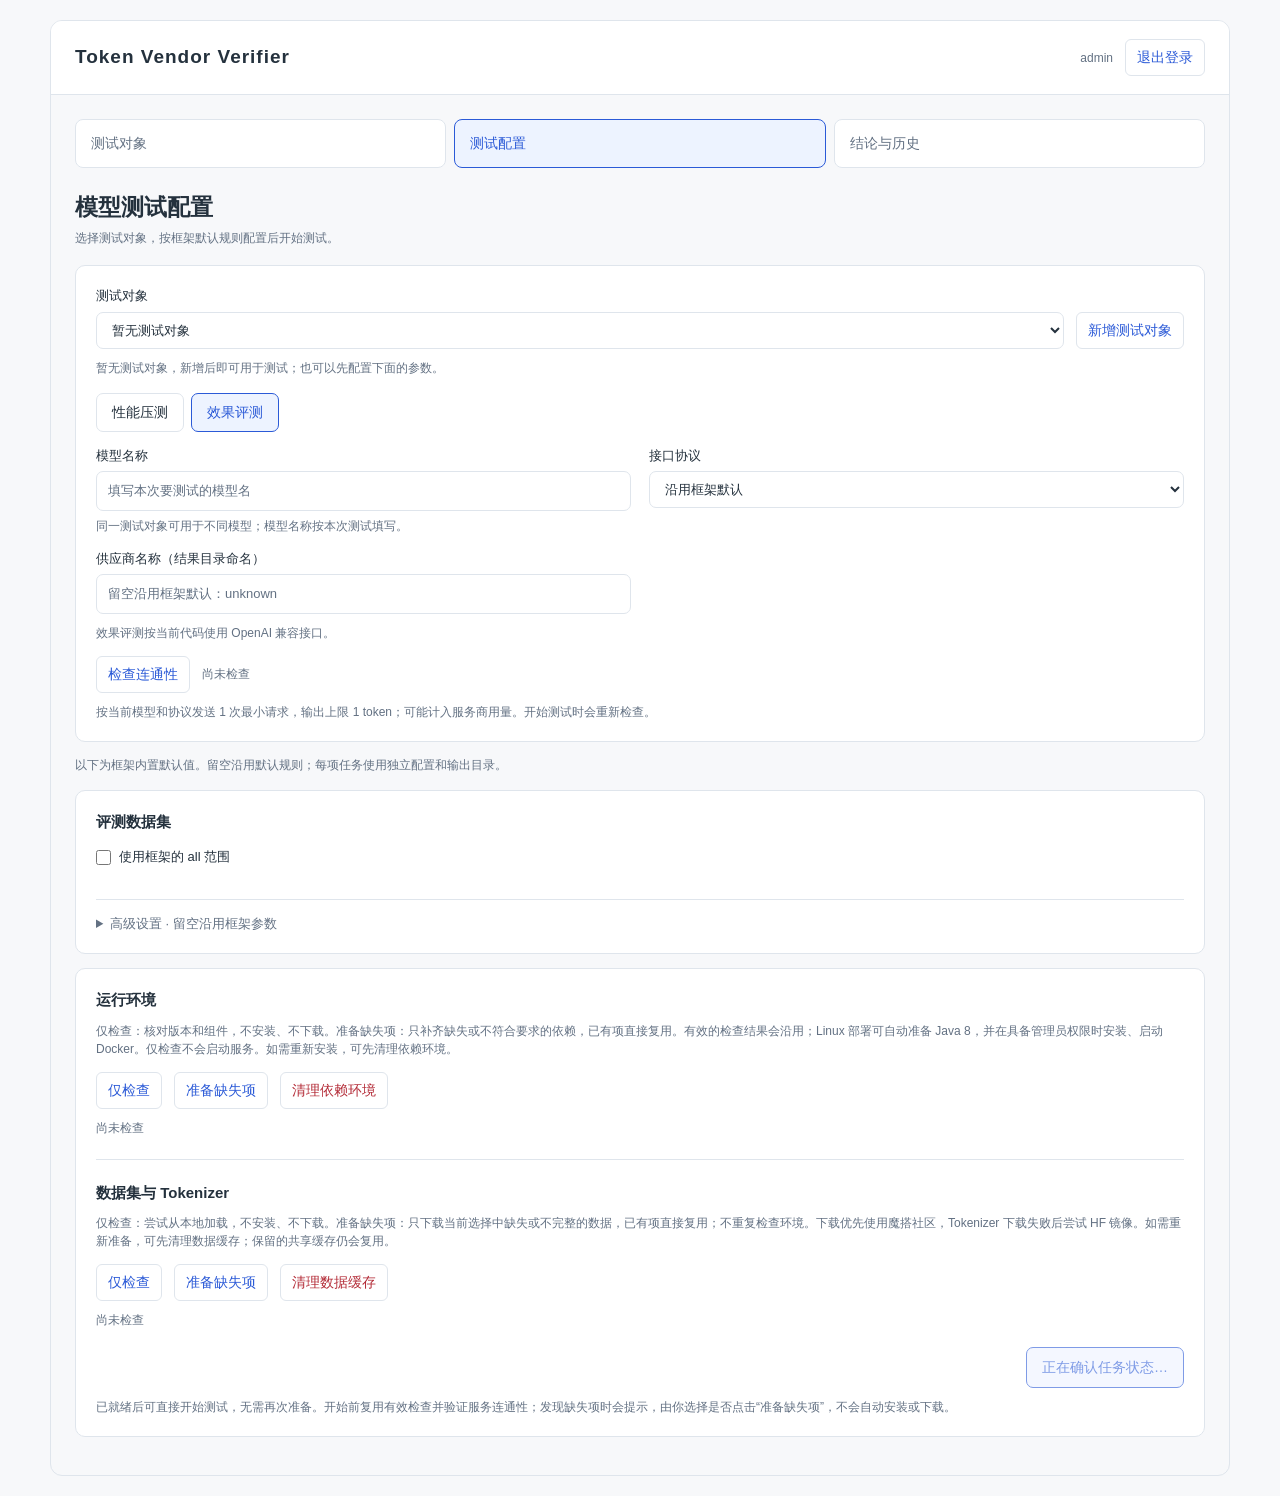
==== commit e2a1200c: "fix: prepare Linux runtimes and repair tau2 dependency loading Add Linux Java 8 and Docker preparati" ====
--- a/web/static/index.html
+++ b/web/static/index.html
@@ -119,7 +119,7 @@
       <section class="th-panel" aria-label="开始测试">
         <section aria-labelledby="web-environment-heading" class="th-readiness-group">
           <h3 id="web-environment-heading">运行环境</h3>
-          <p class="th-note">仅检查：核对版本和组件，不安装、不下载。准备缺失项：只补齐缺失或不符合要求的依赖，已有项直接复用。有效的检查结果会沿用；如需重新安装，可先清理依赖环境。</p>
+          <p class="th-note">仅检查：核对版本和组件，不安装、不下载。准备缺失项：只补齐缺失或不符合要求的依赖，已有项直接复用。有效的检查结果会沿用；Linux 部署可自动准备 Java 8，并在具备管理员权限时安装、启动 Docker。仅检查不会启动服务。如需重新安装，可先清理依赖环境。</p>
           <div class="th-save-row"><button type="button" class="th-link-button" id="web-check-environment" aria-label="仅检查环境">仅检查</button><button type="button" class="th-link-button" id="web-prepare-environment" aria-label="准备环境缺失项">准备缺失项</button><button type="button" class="th-link-button th-task-delete" id="web-clean-environment">清理依赖环境</button></div>
           <p class="th-note" id="web-environment-status" role="status">尚未检查</p>
           <div class="th-table-wrap" id="web-environment-items"></div>
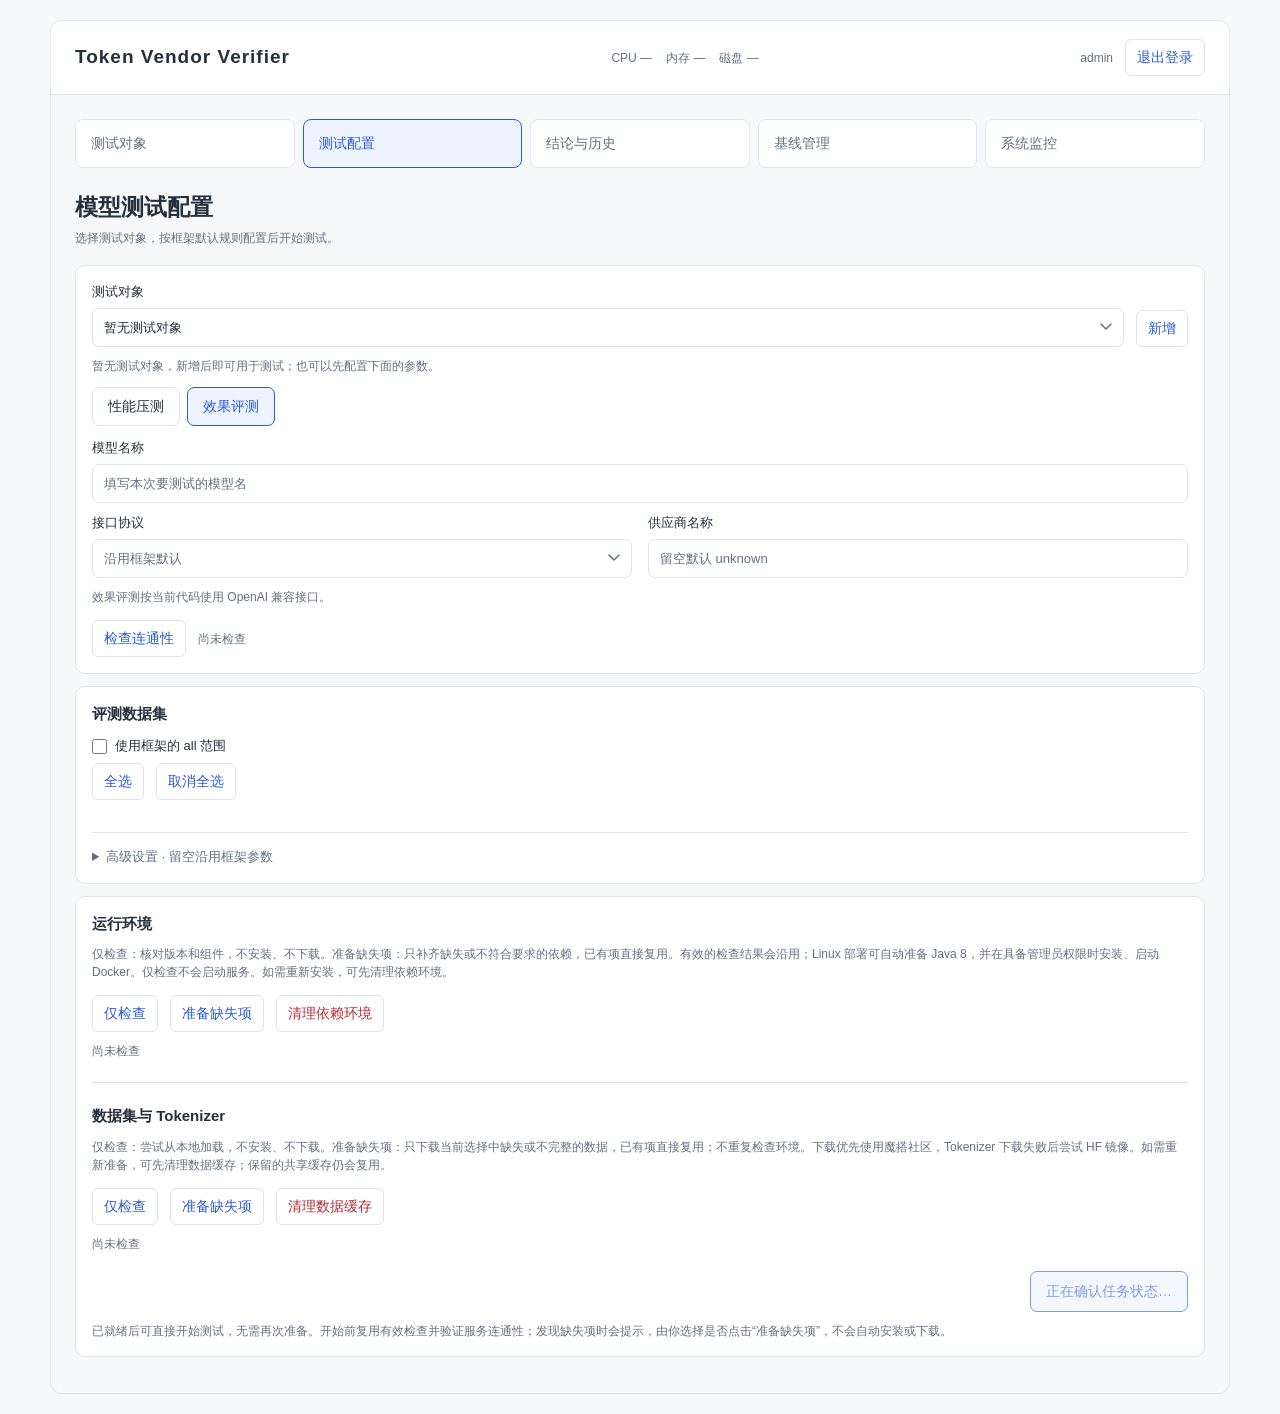
==== commit 57531a6f: "基线管理迭代：二维表格美化、性能基线、快照回退、单条删除、交互改进 - 效果基线表格：统一样式、斑马纹、操作列（删除行） - 性能基线：perf_baselines 表、导入/录入/删除 API、前端" ====
--- a/web/static/index.html
+++ b/web/static/index.html
@@ -2,31 +2,43 @@
 <html lang="zh-CN"><head><meta charset="utf-8"><meta name="viewport" content="width=device-width,initial-scale=1"><title>Token Vendor Verifier</title><style>body{margin:0;background:#f7f8fa;padding:20px}body>div{max-width:1180px;margin:auto}@media(max-width:600px){body{padding:0}}</style></head><body>
 <style>
 #thvv-concept{--th-bg:light-dark(#f7f8fa,#15191d);--th-panel:light-dark(#fff,#1e242a);--th-text:light-dark(#24313d,#e8edf2);--th-muted:light-dark(#637183,#a8b5c2);--th-line:light-dark(#dfe5ec,#39434e);--th-accent:light-dark(#2b5ad7,#9cb9ff);--th-tint:light-dark(#edf3ff,#283956);font:14px/1.5 -apple-system,BlinkMacSystemFont,"Segoe UI","PingFang SC",sans-serif;color:var(--th-text);width:100%;overflow-wrap:anywhere}
-#thvv-concept *{box-sizing:border-box}#thvv-concept [hidden]{display:none!important}#thvv-concept button,#thvv-concept input,#thvv-concept select,#thvv-concept textarea{font:inherit}#thvv-concept h2,#thvv-concept h3,#thvv-concept p{margin:0}#thvv-concept h2{font-size:23px;line-height:1.35;font-weight:650}#thvv-concept h3{font-size:15px;font-weight:600}#thvv-concept .th-window{background:var(--th-bg);border:1px solid var(--th-line);border-radius:12px;overflow:hidden}#thvv-concept .th-top{display:flex;align-items:center;gap:14px;flex-wrap:wrap;padding:18px 24px;background:var(--th-panel);border-bottom:1px solid var(--th-line)}#thvv-concept .th-brand{font-size:19px;font-weight:700;letter-spacing:1px}#thvv-concept .th-small{color:var(--th-muted);font-size:12px}#thvv-concept .th-main{padding:24px}#thvv-concept .th-heading{display:flex;justify-content:space-between;align-items:center;gap:18px;flex-wrap:wrap;margin-bottom:18px}#thvv-concept .th-mode{display:flex;gap:7px;flex-wrap:wrap}#thvv-concept .th-mode button{border:1px solid var(--th-line);border-radius:7px;padding:8px 15px;background:var(--th-panel);color:var(--th-text)}#thvv-concept .th-mode button[aria-pressed=true]{color:var(--th-accent);border-color:var(--th-accent);background:var(--th-tint)}#thvv-concept .th-panel{padding:20px;background:var(--th-panel);border:1px solid var(--th-line);border-radius:10px;margin-bottom:14px}#thvv-concept .th-panel>h3{margin-bottom:14px}#thvv-concept .th-fields{display:grid;grid-template-columns:repeat(2,minmax(0,1fr));gap:14px 18px}#thvv-concept .th-field{display:flex;flex-direction:column;gap:6px;font-size:13px;min-width:0}#thvv-concept .th-wide{grid-column:1/-1}#thvv-concept input:not([type=checkbox]),#thvv-concept select,#thvv-concept textarea{width:100%;min-width:0;padding:9px 11px;border:1px solid var(--th-line);border-radius:7px;background:var(--th-panel);color:var(--th-text)}#thvv-concept input:disabled{background:var(--th-bg);color:var(--th-muted)}#thvv-concept input::placeholder,#thvv-concept textarea::placeholder{color:var(--th-muted);opacity:1}#thvv-concept textarea{resize:vertical}#thvv-concept input:focus-visible,#thvv-concept select:focus-visible,#thvv-concept textarea:focus-visible,#thvv-concept button:focus-visible,#thvv-concept summary:focus-visible{outline:2px solid var(--th-accent);outline-offset:3px}#thvv-concept input[type=checkbox]{accent-color:var(--th-accent);width:15px;height:15px;flex:none;margin:3px 0 0}#thvv-concept .th-check{display:flex;gap:8px;align-items:flex-start;font-size:13px}#thvv-concept .th-note{margin-top:10px;color:var(--th-muted);font-size:12px}#thvv-concept .th-notice{margin-top:14px;padding:11px 13px;background:var(--th-tint);color:var(--th-text);border-radius:7px;font-size:13px}#thvv-concept .th-grid{display:grid;grid-template-columns:repeat(3,minmax(0,1fr));gap:8px;margin-top:14px}#thvv-concept .th-dataset{display:flex;gap:8px;border:1px solid var(--th-line);border-radius:7px;padding:9px 10px;min-width:0;font-size:13px}#thvv-concept .th-dataset:has(input:checked){background:var(--th-tint);border-color:var(--th-accent)}#thvv-concept .th-dataset:has(input:disabled){opacity:.75}#thvv-concept .th-dataset small{display:block;color:var(--th-muted);font-size:11px;margin-top:3px}#thvv-concept .th-advanced{border-top:1px solid var(--th-line);padding-top:14px;margin-top:18px}#thvv-concept .th-advanced summary{font-size:13px;color:var(--th-muted)}#thvv-concept .th-advanced .th-fields{margin-top:14px}#thvv-concept .th-space{margin-top:14px}#thvv-concept .th-footer{display:flex;align-items:center;justify-content:space-between;gap:15px;flex-wrap:wrap;margin-top:18px}#thvv-concept .th-footer strong{font-size:14px;font-weight:600}#thvv-concept .th-submit{border:0;border-radius:7px;padding:10px 16px;background:var(--th-tint);color:var(--th-muted)}#thvv-concept .th-empty{margin-top:14px;padding:14px;background:var(--th-bg);border-radius:7px;color:var(--th-muted);font-size:13px}#thvv-concept .th-sources{display:flex;flex-wrap:wrap;gap:12px;margin-top:14px;font-size:12px;color:var(--th-muted)}#thvv-concept a{color:var(--th-accent)}#thvv-concept .th-output-list{margin:10px 0 0;padding-left:20px;font-size:13px;color:var(--th-muted)}#thvv-concept .th-output-list li{margin-top:5px}#thvv-concept .th-current{font-variant-numeric:tabular-nums}
+#thvv-concept *{box-sizing:border-box}#thvv-concept [hidden]{display:none!important}#thvv-concept button,#thvv-concept input,#thvv-concept select,#thvv-concept textarea{font:inherit}#thvv-concept h2,#thvv-concept h3,#thvv-concept p{margin:0}#thvv-concept h2{font-size:23px;line-height:1.35;font-weight:650}#thvv-concept h3{font-size:15px;font-weight:600}#thvv-concept .th-window{background:var(--th-bg);border:1px solid var(--th-line);border-radius:12px;overflow:hidden}#thvv-concept .th-top{display:flex;align-items:center;gap:14px;flex-wrap:wrap;padding:18px 24px;background:var(--th-panel);border-bottom:1px solid var(--th-line)}#thvv-concept .th-brand{font-size:19px;font-weight:700;letter-spacing:1px}#thvv-concept .th-small{color:var(--th-muted);font-size:12px}#thvv-concept .th-main{padding:24px}#thvv-concept .th-heading{display:flex;justify-content:space-between;align-items:center;gap:18px;flex-wrap:wrap;margin-bottom:18px}#thvv-concept .th-mode{display:flex;gap:7px;flex-wrap:wrap}#thvv-concept .th-mode button{border:1px solid var(--th-line);border-radius:7px;padding:8px 15px;background:var(--th-panel);color:var(--th-text)}#thvv-concept .th-mode button[aria-pressed=true]{color:var(--th-accent);border-color:var(--th-accent);background:var(--th-tint)}#thvv-concept .th-panel{padding:16px;background:var(--th-panel);border:1px solid var(--th-line);border-radius:10px;margin-bottom:12px}#thvv-concept .th-panel>h3{margin-bottom:10px}#thvv-concept .th-fields{display:grid;grid-template-columns:repeat(2,minmax(0,1fr));gap:10px 16px}#thvv-concept .th-field{display:flex;flex-direction:column;gap:6px;font-size:13px;min-width:0}#thvv-concept .th-wide{grid-column:1/-1}#thvv-concept input:not([type=checkbox]),#thvv-concept select,#thvv-concept textarea{width:100%;min-width:0;padding:9px 11px;border:1px solid var(--th-line);border-radius:7px;background:var(--th-panel);color:var(--th-text)}#thvv-concept select{appearance:none;-webkit-appearance:none;background-image:url("data:image/svg+xml,%3Csvg xmlns='http://www.w3.org/2000/svg' width='12' height='8'%3E%3Cpath d='M1 1l5 5 5-5' fill='none' stroke='%23637183' stroke-width='1.5' stroke-linecap='round' stroke-linejoin='round'/%3E%3C/svg%3E");background-repeat:no-repeat;background-position:right 11px center;padding-right:32px}#thvv-concept select:focus{border-color:var(--th-accent);box-shadow:0 0 0 3px rgba(43,90,215,0.12)}#thvv-concept input:disabled{background:var(--th-bg);color:var(--th-muted)}#thvv-concept input::placeholder,#thvv-concept textarea::placeholder{color:var(--th-muted);opacity:1}#thvv-concept textarea{resize:vertical}#thvv-concept input:focus-visible,#thvv-concept select:focus-visible,#thvv-concept textarea:focus-visible,#thvv-concept button:focus-visible,#thvv-concept summary:focus-visible{outline:2px solid var(--th-accent);outline-offset:3px}#thvv-concept input[type=checkbox]{accent-color:var(--th-accent);width:15px;height:15px;flex:none;margin:3px 0 0}#thvv-concept .th-check{display:flex;gap:8px;align-items:flex-start;font-size:13px}#thvv-concept .th-note{margin-top:10px;color:var(--th-muted);font-size:12px}#thvv-concept .th-notice{margin-top:14px;padding:11px 13px;background:var(--th-tint);color:var(--th-text);border-radius:7px;font-size:13px}#thvv-concept .th-grid{display:grid;grid-template-columns:repeat(3,minmax(0,1fr));gap:8px;margin-top:14px}#thvv-concept .th-dataset{display:flex;gap:8px;border:1px solid var(--th-line);border-radius:7px;padding:9px 10px;min-width:0;font-size:13px}#thvv-concept .th-dataset:has(input:checked){background:var(--th-tint);border-color:var(--th-accent)}#thvv-concept .th-dataset:has(input:disabled){opacity:.75}#thvv-concept .th-dataset small{display:block;color:var(--th-muted);font-size:11px;margin-top:3px}#thvv-concept .th-advanced{border-top:1px solid var(--th-line);padding-top:14px;margin-top:18px}#thvv-concept .th-advanced summary{font-size:13px;color:var(--th-muted)}#thvv-concept .th-advanced .th-fields{margin-top:14px}#thvv-concept .th-space{margin-top:14px}#thvv-concept .th-footer{display:flex;align-items:center;justify-content:space-between;gap:15px;flex-wrap:wrap;margin-top:18px}#thvv-concept .th-footer strong{font-size:14px;font-weight:600}#thvv-concept .th-submit{border:0;border-radius:7px;padding:10px 16px;background:var(--th-tint);color:var(--th-muted)}#thvv-concept .th-empty{margin-top:14px;padding:14px;background:var(--th-bg);border-radius:7px;color:var(--th-muted);font-size:13px}#thvv-concept .th-sources{display:flex;flex-wrap:wrap;gap:12px;margin-top:14px;font-size:12px;color:var(--th-muted)}#thvv-concept a{color:var(--th-accent)}#thvv-concept .th-output-list{margin:10px 0 0;padding-left:20px;font-size:13px;color:var(--th-muted)}#thvv-concept .th-output-list li{margin-top:5px}#thvv-concept .th-current{font-variant-numeric:tabular-nums}
 @media(max-width:760px){#thvv-concept .th-grid{grid-template-columns:repeat(2,minmax(0,1fr))}#thvv-concept .th-main{padding:18px}}
 @media(max-width:460px){#thvv-concept .th-fields,#thvv-concept .th-grid{grid-template-columns:1fr}#thvv-concept .th-main{padding:12px}#thvv-concept .th-panel{padding:15px}#thvv-concept .th-top{padding-left:15px}#thvv-concept .th-brand{width:100%}#thvv-concept .th-footer .th-submit{width:100%}}
 @media(pointer:coarse){#thvv-concept button,#thvv-concept .th-check,#thvv-concept .th-dataset{min-height:44px}#thvv-concept input:not([type=checkbox]),#thvv-concept select,#thvv-concept textarea{font-size:16px}}
 #thvv-concept .th-connection-picker{margin-bottom:16px;padding-bottom:16px;border-bottom:1px solid var(--th-line)}#thvv-concept .th-save-row{display:flex;align-items:center;gap:12px;flex-wrap:wrap;margin-top:14px}#thvv-concept .th-save-button{padding:9px 15px;border:1px solid var(--th-accent);border-radius:7px;background:var(--th-tint);color:var(--th-accent)}#thvv-concept .th-save-button:disabled{opacity:.6}#thvv-concept .th-default{color:var(--th-muted);font-size:12px;line-height:1.5}#thvv-concept .th-rules{margin-top:12px;color:var(--th-muted);font-size:12px;display:grid;gap:7px}#thvv-concept .th-default-heading{margin-top:6px!important;margin-bottom:16px!important}
-#thvv-concept .th-stages{display:grid;grid-template-columns:repeat(3,minmax(0,1fr));gap:8px;margin-bottom:24px}#thvv-concept .th-stages button{display:flex;align-items:center;gap:10px;text-align:left;padding:13px 15px;border:1px solid var(--th-line);border-radius:8px;background:var(--th-panel);color:var(--th-muted)}#thvv-concept .th-stages button[aria-current=page]{background:var(--th-tint);border-color:var(--th-accent);color:var(--th-accent)}#thvv-concept .th-stages button:disabled{opacity:.5}#thvv-concept .th-step-number{font-size:12px;font-variant-numeric:tabular-nums}#thvv-concept .th-stage-heading{margin-bottom:18px}#thvv-concept .th-stage-heading p{margin-top:6px}#thvv-concept .th-object-summary{display:flex;gap:12px;justify-content:space-between;align-items:center;flex-wrap:wrap;margin-bottom:16px}#thvv-concept .th-link-button{border:1px solid var(--th-line);border-radius:6px;padding:7px 11px;background:var(--th-panel);color:var(--th-accent)}#thvv-concept .th-table-wrap{overflow-x:auto}#thvv-concept table{width:100%;border-collapse:collapse;font-size:13px}#thvv-concept th{padding:11px 8px;border-bottom:1px solid var(--th-line);color:var(--th-muted);text-align:left;font-weight:500}#thvv-concept td{padding:22px 8px;text-align:center;color:var(--th-muted)}#thvv-concept .th-path-help{margin-top:7px;font-size:12px;color:var(--th-muted);display:grid;gap:4px}#thvv-concept .th-path-help code{font:inherit;color:var(--th-text)}
+#thvv-concept .th-stages{display:grid;grid-template-columns:repeat(5,minmax(0,1fr));gap:8px;margin-bottom:24px}#thvv-concept .th-stages button{display:flex;align-items:center;gap:10px;text-align:left;padding:13px 15px;border:1px solid var(--th-line);border-radius:8px;background:var(--th-panel);color:var(--th-muted)}#thvv-concept .th-stages button[aria-current=page]{background:var(--th-tint);border-color:var(--th-accent);color:var(--th-accent)}#thvv-concept .th-stages button:disabled{opacity:.5}#thvv-concept .th-step-number{font-size:12px;font-variant-numeric:tabular-nums}#thvv-concept .th-stage-heading{margin-bottom:18px}#thvv-concept .th-stage-heading p{margin-top:6px}#thvv-concept .th-object-summary{display:flex;gap:12px;justify-content:space-between;align-items:center;flex-wrap:wrap;margin-bottom:16px}#thvv-concept .th-link-button{border:1px solid var(--th-line);border-radius:6px;padding:7px 11px;background:var(--th-panel);color:var(--th-accent)}#thvv-concept .th-table-wrap{overflow-x:auto}#thvv-concept table{width:100%;border-collapse:collapse;font-size:13px}#thvv-concept th{padding:11px 8px;border-bottom:1px solid var(--th-line);color:var(--th-muted);text-align:left;font-weight:500}#thvv-concept td{padding:22px 8px;text-align:center;color:var(--th-muted)}#thvv-concept .th-path-help{margin-top:7px;font-size:12px;color:var(--th-muted);display:grid;gap:4px}#thvv-concept .th-path-help code{font:inherit;color:var(--th-text)}
 @media(max-width:460px){#thvv-concept .th-stages{gap:5px}#thvv-concept .th-stages button{flex-direction:column;align-items:flex-start;gap:3px;padding:9px 8px;font-size:12px}}
-#thvv-concept .th-object-picker{display:flex;align-items:flex-end;gap:12px;flex-wrap:wrap}#thvv-concept .th-object-picker .th-field{flex:1;min-width:min(100%,260px)}#thvv-concept .th-mode{margin-top:16px}
-#thvv-concept .th-task-actions{display:flex;align-items:center;gap:12px;flex-wrap:wrap}#thvv-concept .th-task-action{border:0;background:transparent;color:var(--th-accent);padding:5px 0}#thvv-concept .th-task-action:disabled{color:var(--th-muted);opacity:.65}#thvv-concept .th-task-delete:not(:disabled){color:light-dark(#b32a36,#ff9ca4)}#thvv-concept .th-history-table th:last-child{min-width:132px}#thvv-concept .th-history-table td:last-child{padding:14px 8px}
+#thvv-concept .th-object-picker{display:flex;align-items:flex-end;gap:12px;flex-wrap:wrap}#thvv-concept .th-object-picker .th-field{flex:1;min-width:min(100%,320px)}#thvv-concept .th-object-picker select{font-size:14px}#thvv-concept .th-mode{margin-top:12px}
+#thvv-concept .th-dropdown{position:relative}#thvv-concept .th-dropdown-btn{width:100%;min-width:0;padding:9px 32px 9px 11px;border:1px solid var(--th-line);border-radius:7px;background:var(--th-panel) url("data:image/svg+xml,%3Csvg xmlns='http://www.w3.org/2000/svg' width='12' height='8'%3E%3Cpath d='M1 1l5 5 5-5' fill='none' stroke='%23637183' stroke-width='1.5' stroke-linecap='round' stroke-linejoin='round'/%3E%3C/svg%3E") no-repeat right 11px center;color:var(--th-text);font:inherit;text-align:left;cursor:pointer;overflow:hidden;text-overflow:ellipsis;white-space:nowrap}#thvv-concept .th-dropdown-btn:hover{border-color:var(--th-accent)}#thvv-concept .th-dropdown-btn:focus{border-color:var(--th-accent);box-shadow:0 0 0 3px rgba(43,90,215,0.12);outline:none}#thvv-concept .th-dropdown-btn[data-placeholder]{color:var(--th-muted)}
+#thvv-concept .th-dropdown-menu{position:absolute;left:0;right:0;top:calc(100% + 4px);z-index:100;max-height:260px;overflow-y:auto;background:var(--th-panel);border:1px solid var(--th-line);border-radius:8px;box-shadow:0 8px 24px rgba(0,0,0,0.12);padding:4px 0}#thvv-concept .th-dropdown-item{display:block;width:100%;padding:9px 14px;border:0;background:transparent;color:var(--th-text);font:inherit;text-align:left;cursor:pointer;white-space:nowrap;overflow:hidden;text-overflow:ellipsis}#thvv-concept .th-dropdown-item:hover{background:var(--th-tint)}#thvv-concept .th-dropdown-item[aria-selected=true]{color:var(--th-accent);font-weight:600}#thvv-concept .th-dropdown-item .th-small{display:block;color:var(--th-muted);font-size:11px;margin-top:2px;white-space:normal}
+#thvv-concept .th-task-actions{display:flex;align-items:center;gap:12px;flex-wrap:wrap}#thvv-concept .th-task-action{border:0;background:transparent;color:var(--th-accent);padding:5px 0}#thvv-concept .th-task-action:disabled{color:var(--th-muted);opacity:.65}#thvv-concept .th-task-delete:not(:disabled){color:light-dark(#b32a36,#ff9ca4)}#thvv-concept .th-history-table th:last-child{min-width:132px}#thvv-concept .th-history-table td:last-child{padding:14px 8px}#thvv-concept .th-history-table td{text-align:left;vertical-align:top;padding:14px 8px;border-bottom:1px solid var(--th-line);color:var(--th-text)}
+#thvv-concept .th-task-badge{display:inline-block;padding:2px 8px;border-radius:5px;font-size:12px;white-space:nowrap}#thvv-concept .th-task-badge[data-status=succeeded]{background:#eaf6ee;color:#28603b}#thvv-concept .th-task-badge[data-status=failed]{background:#fff3f3;color:#9a3030}#thvv-concept .th-task-badge[data-status=interrupted]{background:#fff3df;color:#805718}#thvv-concept .th-task-badge[data-status=running]{background:var(--th-tint);color:var(--th-accent)}#thvv-concept .th-task-badge[data-status=queued]{background:var(--th-bg);color:var(--th-muted)}#thvv-concept .th-task-badge[data-status=paused]{background:#fff3df;color:#805718}
+#thvv-concept .th-dataset-tags{display:flex;flex-wrap:wrap;gap:4px;margin-top:4px}#thvv-concept .th-dataset-tag{display:inline-block;padding:1px 6px;border-radius:4px;background:var(--th-bg);font-size:11px;color:var(--th-muted)}
 #thvv-concept .th-object-table td{text-align:left;border-bottom:1px solid var(--th-line);color:var(--th-text);padding:12px 8px}#thvv-concept .th-object-table th:last-child{min-width:96px}#thvv-concept .th-object-table td[colspan]{text-align:center;color:var(--th-muted)}
-#thvv-concept .th-env-table{table-layout:fixed}#thvv-concept .th-env-table>thead>tr>th:first-child{width:24%}#thvv-concept .th-env-table>thead>tr>th:nth-child(2){width:90px}#thvv-concept .th-env-table>tbody>tr>td{vertical-align:top;line-height:1.7}#thvv-concept .th-env-state{display:inline-block;padding:2px 8px;border-radius:5px;white-space:nowrap;background:var(--th-bg);font-size:12px}#thvv-concept .th-env-state[data-env-state=ready]{background:#eaf6ee;color:#28603b}#thvv-concept .th-env-state[data-env-state=missing],#thvv-concept .th-env-state[data-env-state=manual]{background:#fff3df;color:#805718}#thvv-concept .th-env-state[data-env-state=checking],#thvv-concept .th-env-state[data-env-state=preparing]{background:var(--th-tint);color:var(--th-accent)}#thvv-concept .th-env-details{margin-top:8px;font-size:12px}#thvv-concept .th-env-details summary{cursor:pointer;color:var(--th-accent)}#thvv-concept .th-env-details pre{margin:8px 0 0;padding:12px;background:var(--th-bg);border-radius:6px;white-space:pre-wrap;overflow-wrap:anywhere;max-height:220px;overflow:auto;font-size:12px;line-height:1.6;color:var(--th-muted)}#thvv-concept .th-env-versions{min-width:380px;margin-top:8px;font-size:12px}#thvv-concept .th-env-versions th,#thvv-concept .th-env-versions td{padding:8px;vertical-align:top}#thvv-concept .th-env-versions th:last-child{min-width:48px}@media(max-width:600px){#thvv-concept .th-env-table>thead>tr>th:first-child{width:24%}#thvv-concept .th-env-table>thead>tr>th:nth-child(2){width:76px}#thvv-concept .th-env-table>tbody>tr>td{padding:12px 5px}#thvv-concept .th-env-state{padding:2px 5px}}
+#thvv-concept .th-env-table{table-layout:fixed}#thvv-concept .th-env-table>thead>tr>th:first-child{width:24%}#thvv-concept .th-env-table>thead>tr>th:nth-child(2){width:90px}#thvv-concept .th-env-table>tbody>tr>td{vertical-align:top;line-height:1.7}#thvv-concept .th-env-state{display:inline-block;padding:2px 8px;border-radius:5px;white-space:nowrap;background:var(--th-bg);font-size:12px}#thvv-concept .th-env-state[data-env-state=ready]{background:#eaf6ee;color:#28603b}#thvv-concept .th-env-state[data-env-state=missing],#thvv-concept .th-env-state[data-env-state=manual]{background:#fff3df;color:#805718}#thvv-concept .th-env-state[data-env-state=skipped]{background:#eee;color:#888}#thvv-concept .th-env-state[data-env-state=checking],#thvv-concept .th-env-state[data-env-state=preparing]{background:var(--th-tint);color:var(--th-accent)}#thvv-concept .th-env-details{margin-top:8px;font-size:12px}#thvv-concept .th-env-details summary{cursor:pointer;color:var(--th-accent)}#thvv-concept .th-env-details pre{margin:8px 0 0;padding:12px;background:var(--th-bg);border-radius:6px;white-space:pre-wrap;overflow-wrap:anywhere;max-height:220px;overflow:auto;font-size:12px;line-height:1.6;color:var(--th-muted)}#thvv-concept .th-env-versions{min-width:380px;margin-top:8px;font-size:12px}#thvv-concept .th-env-versions th,#thvv-concept .th-env-versions td{padding:8px;vertical-align:top}#thvv-concept .th-env-versions th:last-child{min-width:48px}@media(max-width:600px){#thvv-concept .th-env-table>thead>tr>th:first-child{width:24%}#thvv-concept .th-env-table>thead>tr>th:nth-child(2){width:76px}#thvv-concept .th-env-table>tbody>tr>td{padding:12px 5px}#thvv-concept .th-env-state{padding:2px 5px}}
 #thvv-concept button{cursor:pointer;transition:background-color .15s,border-color .15s,box-shadow .15s,transform .1s,opacity .15s}#thvv-concept button:not(:disabled):hover{border-color:var(--th-accent);box-shadow:0 2px 7px #24313d14}#thvv-concept button:not(:disabled):active{transform:translateY(1px) scale(.98);box-shadow:inset 0 1px 3px #24313d25}#thvv-concept button:disabled{cursor:not-allowed;opacity:.55}#thvv-concept button[aria-busy=true]{cursor:progress;opacity:.9}#thvv-concept button[aria-busy=true]::before{content:"";display:inline-block;width:12px;height:12px;margin-right:7px;vertical-align:-2px;border:2px solid currentColor;border-right-color:transparent;border-radius:50%;animation:th-spin .7s linear infinite;flex-shrink:0}@keyframes th-spin{to{transform:rotate(360deg)}}#thvv-concept .th-feedback{position:fixed;right:24px;bottom:24px;z-index:1000;max-width:min(420px,calc(100vw - 32px));padding:13px 18px;border:1px solid #b6d8c2;border-radius:9px;background:#f0faf3;color:#285c3a;box-shadow:0 6px 24px #24313d20;font-size:14px;line-height:1.6;pointer-events:none;animation:th-feedback-in .16s ease-out}#thvv-concept .th-feedback[data-kind=warning]{background:#fff8ec;border-color:#e9d2a5;color:#795515}#thvv-concept .th-feedback[data-kind=error]{background:#fff3f3;border-color:#e8bcbc;color:#9a3030}@keyframes th-feedback-in{from{opacity:0;transform:translateY(5px)}to{opacity:1;transform:translateY(0)}}@media(prefers-reduced-motion:reduce){#thvv-concept button{transition:none}#thvv-concept button:not(:disabled):active{transform:none}#thvv-concept button[aria-busy=true]::before,#thvv-concept .th-feedback{animation:none}}
 #thvv-concept .th-readiness-group+.th-readiness-group{margin-top:22px;padding-top:22px;border-top:1px solid var(--th-line)}#thvv-concept #web-cleanup-items p{margin-top:8px;overflow-wrap:anywhere}
+#thvv-concept .th-log-view{white-space:pre-wrap;overflow-wrap:anywhere;font:12px/1.7 ui-monospace,SFMono-Regular,"SF Mono",Menlo,Consolas,monospace;max-height:420px;overflow:auto;padding:14px;margin:10px 0 0;background:light-dark(#f5f7fa,#13171c);border:1px solid var(--th-line);border-radius:8px;color:var(--th-muted)}
 #thvv-concept .th-progress-heading{display:flex;justify-content:space-between;gap:12px;align-items:baseline;flex-wrap:wrap}#thvv-concept .th-task-progress progress{display:block;width:100%;height:12px;margin:12px 0 6px;accent-color:var(--th-accent)}#thvv-concept .th-task-progress[data-active=false] progress{accent-color:#637183}#thvv-concept .th-progress-compact{min-width:150px;font-size:12px}#thvv-concept .th-progress-compact progress{height:7px;margin:7px 0}#thvv-concept #web-active-task{border-color:var(--th-accent);background:var(--th-tint)}
 #thvv-concept .th-session{display:flex;align-items:center;gap:12px;margin-left:auto}
+#thvv-concept .th-system-bar{display:flex;gap:14px;align-items:center;font-variant-numeric:tabular-nums;margin-left:auto}
+#thvv-concept .th-monitor-grid{display:grid;grid-template-columns:repeat(2,minmax(0,1fr));gap:14px}@media(max-width:760px){#thvv-concept .th-monitor-grid{grid-template-columns:1fr}}
+#thvv-concept .th-monitor-cards{display:grid;grid-template-columns:repeat(4,1fr);gap:12px;margin-bottom:14px}#thvv-concept .th-monitor-card{padding:16px;background:var(--th-panel);border:1px solid var(--th-line);border-radius:10px;text-align:center}#thvv-concept .th-monitor-card .th-card-value{font-size:28px;font-weight:700;font-variant-numeric:tabular-nums;line-height:1.2;margin:6px 0 2px}#thvv-concept .th-monitor-card .th-card-label{font-size:12px;color:var(--th-muted)}@media(max-width:600px){#thvv-concept .th-monitor-cards{grid-template-columns:repeat(2,1fr)}}
+#thvv-concept .th-monitor-charts{display:grid;grid-template-columns:repeat(3,1fr);gap:14px;margin-bottom:14px}#thvv-concept .th-monitor-charts canvas{width:100%;border-radius:6px}@media(max-width:900px){#thvv-concept .th-monitor-charts{grid-template-columns:1fr}}
+#thvv-concept .th-meter{margin:8px 0}#thvv-concept .th-meter progress{display:block;width:100%;height:8px;accent-color:var(--th-accent)}#thvv-concept .th-meter[data-warn] progress{accent-color:#e8a630}#thvv-concept .th-meter[data-danger] progress{accent-color:#d64545}#thvv-concept .th-meter-label{display:flex;justify-content:space-between;font-size:12px;color:var(--th-muted);margin-top:4px}
 </style>
 <div id="thvv-concept" aria-label="THVV 测试页面与接口配置保存">
   <div id="web-feedback" class="th-feedback" role="status" aria-live="polite" aria-atomic="true" hidden></div>
   <div class="th-window">
-    <header class="th-top"><span class="th-brand">Token Vendor Verifier</span><div class="th-session"><span class="th-small">admin</span><button id="web-logout" type="button" class="th-link-button">退出登录</button></div></header>
+    <header class="th-top"><span class="th-brand">Token Vendor Verifier</span><div class="th-system-bar" id="web-system-bar"><span id="web-sys-cpu" class="th-small">CPU —</span><span id="web-sys-mem" class="th-small">内存 —</span><span id="web-sys-disk" class="th-small">磁盘 —</span></div><div class="th-session"><span class="th-small">admin</span><button id="web-logout" type="button" class="th-link-button">退出登录</button></div></header>
     <main class="th-main"><p id="web-status" class="th-notice" role="status" hidden></p><p id="web-error" class="th-notice" role="alert" hidden></p>
       <nav class="th-stages" aria-label="功能导航">
         <button type="button" data-stage="1">测试对象</button>
         <button type="button" data-stage="2" aria-current="page">测试配置</button>
         <button type="button" data-stage="3">结论与历史</button>
+        <button type="button" data-stage="6">基线管理</button>
+        <button type="button" data-stage="5">系统监控</button>
       </nav>
       <div data-stage-panel="1" hidden>
       <div class="th-stage-heading"><h2>测试对象</h2><p class="th-small">新增或修改对象，保存后可在测试配置中直接选择。</p></div>
@@ -55,25 +67,24 @@
         <button type="button" class="th-link-button th-space" id="web-view-active-task">查看当前任务</button>
       </section>
       <section class="th-panel" aria-label="本次测试对象与协议">
-        <div class="th-object-picker"><label class="th-field">测试对象<select id="th-test-object"><option value="">暂无测试对象</option></select></label><button type="button" class="th-link-button" id="th-new-object">新增测试对象</button></div>
+        <div class="th-object-picker"><label class="th-field">测试对象<div class="th-dropdown" id="th-test-object-wrap"><button type="button" class="th-dropdown-btn" id="th-test-object-btn">暂无测试对象</button><div class="th-dropdown-menu" id="th-test-object-menu" hidden></div></div><input type="hidden" id="th-test-object" value=""></label><button type="button" class="th-link-button" id="th-new-object">新增</button></div>
         <p class="th-note" id="th-object-guidance" aria-live="polite">暂无测试对象，新增后即可用于测试；也可以先配置下面的参数。</p>
         <p class="th-note" id="th-current-object-detail" hidden></p>
         <div class="th-mode" aria-label="框架测试模块"><button type="button" data-mode="perf" aria-pressed="false">性能压测</button><button type="button" data-mode="eval" aria-pressed="true">效果评测</button></div>
-        <div class="th-fields th-space">
-          <label class="th-field">模型名称<input type="text" id="th-model" data-native="MODEL_NAME" placeholder="填写本次要测试的模型名" autocomplete="off"><small class="th-default">同一测试对象可用于不同模型；模型名称按本次测试填写。</small></label>
-          <label class="th-field" id="th-protocol-field">接口协议<select id="th-protocol" data-native="PROTOCOL"><option value="">沿用框架默认</option><option value="openai">OpenAI 兼容</option><option value="anthropic">Anthropic 原生</option></select></label>
-          <label class="th-field" id="th-provider-field">供应商名称（结果目录命名）<input type="text" id="th-provider-name" data-native="PROVIDER" placeholder="留空沿用框架默认：unknown"></label>
+        <div class="th-fields" style="margin-top:12px">
+          <label class="th-field th-wide">模型名称<input type="text" id="th-model" data-native="MODEL_NAME" placeholder="填写本次要测试的模型名" autocomplete="off"></label>
+          <label class="th-field" id="th-protocol-field">接口协议<div class="th-dropdown" id="th-protocol-wrap"><button type="button" class="th-dropdown-btn" id="th-protocol-btn" data-placeholder>沿用框架默认</button><div class="th-dropdown-menu" id="th-protocol-menu" hidden><button type="button" class="th-dropdown-item" data-dropdown-value="" aria-selected="true">沿用框架默认</button><button type="button" class="th-dropdown-item" data-dropdown-value="openai">OpenAI 兼容</button><button type="button" class="th-dropdown-item" data-dropdown-value="anthropic">Anthropic 原生</button></div></div><input type="hidden" id="th-protocol" data-native="PROTOCOL" value=""></label>
+          <label class="th-field" id="th-provider-field">供应商名称<input type="text" id="th-provider-name" data-native="PROVIDER" placeholder="留空默认 unknown"></label>
         </div>
         <p class="th-note" id="th-protocol-note">效果评测按当前代码使用 OpenAI 兼容接口。</p>
         <p class="th-note" id="th-resolved-url" aria-live="polite" hidden></p>
         <div class="th-save-row"><button type="button" class="th-link-button" id="web-check-connection">检查连通性</button><span id="web-connection-result" class="th-small" role="status">尚未检查</span></div>
-        <p class="th-note">按当前模型和协议发送 1 次最小请求，输出上限 1 token；可能计入服务商用量。开始测试时会重新检查。</p>
-      </section>
-      <p class="th-note th-default-heading">以下为框架内置默认值。留空沿用默认规则；每项任务使用独立配置和输出目录。</p>
+      </section>
       <section class="th-panel" id="th-eval-panel" aria-labelledby="th-eval-heading">
         <h3 id="th-eval-heading">评测数据集</h3>
         <label class="th-check"><input type="checkbox" id="th-all-datasets" data-native="--datasets all"><span>使用框架的 all 范围</span></label>
         <p class="th-note" id="th-all-note" hidden>框架 all 默认排除 AIME25、AIME2026 和 SWE-Bench Pro；仍可单独选择它们。</p>
+        <div style="margin:8px 0 4px;display:flex;gap:12px"><button type="button" class="th-link-button" id="web-select-all-datasets">全选</button><button type="button" class="th-link-button" id="web-deselect-all-datasets">取消全选</button></div>
         <div class="th-grid" id="th-datasets" aria-label="框架已注册的 18 个数据集"></div>
         <div class="th-notice" id="th-dependencies" role="status" hidden></div>
         <div id="th-judge-fields" class="th-space" hidden>
@@ -86,7 +97,7 @@
           <div class="th-save-row"><button type="button" class="th-link-button" id="web-check-judge-connection">检查 Judge 连通性</button><span id="web-judge-connection-result" class="th-small" role="status">尚未检查</span></div>
           <p class="th-note">使用上述 Judge 配置，按 OpenAI 兼容协议发送 1 次最小请求，输出上限 1 token；可能计入裁判服务用量。地址通常填写到 /v1，自动追加 /chat/completions。需要 Judge 的任务开始前会再次检查，未通过则不会启动。</p>
         </div>
-        <label class="th-field th-space" id="th-sandbox-field" hidden>Docker Sandbox 配置<textarea rows="2" id="th-sandbox" data-native="--sandbox" placeholder="填写框架要求的 Sandbox 配置"></textarea></label>
+        <label class="th-field th-space" id="th-sandbox-field" hidden>Docker Sandbox 配置<textarea rows="3" id="th-sandbox" data-native="--sandbox" placeholder='{"memory_limit": "8g", "cpu_limit": 4, "platform": "linux/amd64"}'></textarea><small class="th-default">SWE-Bench Pro 必填。JSON 格式，可选字段：memory_limit（容器内存，如 "8g"）、cpu_limit（CPU 核数）、platform（架构，默认 linux/amd64）、network_enabled（容器网络，默认 true）、timeout（命令超时秒数，默认 30）。</small></label>
         <details class="th-advanced"><summary>高级设置 · 留空沿用框架参数</summary><div class="th-fields">
           <label class="th-field">每数据集最多评测题数<input id="th-limit" data-native="--limit" type="number" min="1" step="1" placeholder="留空沿用框架默认"></label>
           <label class="th-field">重复次数<input id="th-repeats" data-native="--repeats" type="number" min="1" step="1" placeholder="留空沿用各数据集默认值"></label>
@@ -95,9 +106,9 @@
       </section>
       <section class="th-panel" id="th-perf-panel" aria-labelledby="th-perf-heading" hidden>
         <h3 id="th-perf-heading">性能压测参数</h3>
-        <label class="th-field">执行方式<select id="th-perf-command" data-native="perf/run.sh subcommand"><option value="bench">单档压测（bench）</option><option value="bench-all">多档与并发梯度（bench-all）</option></select></label>
+        <label class="th-field">执行方式<div class="th-dropdown" id="th-perf-command-wrap"><button type="button" class="th-dropdown-btn" id="th-perf-command-btn">单档压测（bench）</button><div class="th-dropdown-menu" id="th-perf-command-menu" hidden><button type="button" class="th-dropdown-item" data-dropdown-value="bench" aria-selected="true">单档压测（bench）</button><button type="button" class="th-dropdown-item" data-dropdown-value="bench-all">多档与并发梯度（bench-all）</button></div></div><input type="hidden" id="th-perf-command" data-native="perf/run.sh subcommand" value="bench"></label>
         <div id="th-single-fields" class="th-fields th-space">
-          <label class="th-field">输入长度<select id="th-bucket" data-native="bench bucket"><option value="">请选择输入长度</option><option>1k</option><option>9k</option><option>16k</option><option>32k</option><option>64k</option><option>128k</option><option>200k</option><option>512k</option><option>1m</option></select></label>
+          <label class="th-field">输入长度<div class="th-dropdown" id="th-bucket-wrap"><button type="button" class="th-dropdown-btn" id="th-bucket-btn" data-placeholder>请选择输入长度</button><div class="th-dropdown-menu" id="th-bucket-menu" hidden><button type="button" class="th-dropdown-item" data-dropdown-value="">请选择输入长度</button><button type="button" class="th-dropdown-item" data-dropdown-value="1k">1k</button><button type="button" class="th-dropdown-item" data-dropdown-value="9k">9k</button><button type="button" class="th-dropdown-item" data-dropdown-value="16k">16k</button><button type="button" class="th-dropdown-item" data-dropdown-value="32k">32k</button><button type="button" class="th-dropdown-item" data-dropdown-value="64k">64k</button><button type="button" class="th-dropdown-item" data-dropdown-value="128k">128k</button><button type="button" class="th-dropdown-item" data-dropdown-value="200k">200k</button><button type="button" class="th-dropdown-item" data-dropdown-value="512k">512k</button><button type="button" class="th-dropdown-item" data-dropdown-value="1m">1m</button></div></div><input type="hidden" id="th-bucket" data-native="bench bucket" value=""></label>
           <label class="th-field">请求数<input id="th-number" data-native="bench N" type="number" step="1" placeholder="留空沿用框架默认：500"></label>
           <label class="th-field">并发数<input id="th-parallel" data-native="bench P" type="number" step="1" placeholder="留空沿用框架默认：10"></label>
         </div>
@@ -120,18 +131,20 @@
         <section aria-labelledby="web-environment-heading" class="th-readiness-group">
           <h3 id="web-environment-heading">运行环境</h3>
           <p class="th-note">仅检查：核对版本和组件，不安装、不下载。准备缺失项：只补齐缺失或不符合要求的依赖，已有项直接复用。有效的检查结果会沿用；Linux 部署可自动准备 Java 8，并在具备管理员权限时安装、启动 Docker。仅检查不会启动服务。如需重新安装，可先清理依赖环境。</p>
-          <div class="th-save-row"><button type="button" class="th-link-button" id="web-check-environment" aria-label="仅检查环境">仅检查</button><button type="button" class="th-link-button" id="web-prepare-environment" aria-label="准备环境缺失项">准备缺失项</button><button type="button" class="th-link-button th-task-delete" id="web-clean-environment">清理依赖环境</button></div>
+          <div class="th-save-row"><button type="button" class="th-link-button" id="web-check-environment" aria-label="仅检查环境">仅检查</button><button type="button" class="th-link-button" id="web-prepare-environment" aria-label="准备环境缺失项">准备缺失项</button><button type="button" class="th-link-button th-task-delete" id="web-stop-environment" hidden>终止</button><button type="button" class="th-link-button th-task-delete" id="web-clean-environment">清理依赖环境</button></div>
           <p class="th-note" id="web-environment-status" role="status">尚未检查</p>
+          <progress id="web-environment-progress" max="100" value="0" hidden style="width:100%;height:6px;margin:8px 0 4px;accent-color:var(--th-accent)"></progress>
           <div class="th-table-wrap" id="web-environment-items"></div>
-          <details class="th-advanced" id="web-environment-log-panel" hidden><summary>查看操作日志</summary><pre id="web-environment-log" style="white-space:pre-wrap;max-height:280px;overflow:auto;font-size:12px"></pre></details>
+          <details class="th-advanced" id="web-environment-log-panel" hidden><summary>查看操作日志</summary><pre id="web-environment-log" class="th-log-view"></pre></details>
         </section>
         <section aria-labelledby="web-data-heading" class="th-readiness-group">
           <h3 id="web-data-heading">数据集与 Tokenizer</h3>
           <p class="th-note">仅检查：尝试从本地加载，不安装、不下载。准备缺失项：只下载当前选择中缺失或不完整的数据，已有项直接复用；不重复检查环境。下载优先使用魔搭社区，Tokenizer 下载失败后尝试 HF 镜像。如需重新准备，可先清理数据缓存；保留的共享缓存仍会复用。</p>
-          <div class="th-save-row"><button type="button" class="th-link-button" id="web-check-data" aria-label="仅检查数据">仅检查</button><button type="button" class="th-link-button" id="web-prepare-data" aria-label="准备数据缺失项">准备缺失项</button><button type="button" class="th-link-button th-task-delete" id="web-clean-data">清理数据缓存</button></div>
+          <div class="th-save-row"><button type="button" class="th-link-button" id="web-check-data" aria-label="仅检查数据">仅检查</button><button type="button" class="th-link-button" id="web-prepare-data" aria-label="准备数据缺失项">准备缺失项</button><button type="button" class="th-link-button th-task-delete" id="web-stop-data" hidden>终止</button><button type="button" class="th-link-button th-task-delete" id="web-clean-data">清理数据缓存</button></div>
           <p class="th-note" id="web-data-status" role="status">尚未检查</p>
+          <progress id="web-data-progress" max="100" value="0" hidden style="width:100%;height:6px;margin:8px 0 4px;accent-color:var(--th-accent)"></progress>
           <div class="th-table-wrap" id="web-data-items"></div>
-          <details class="th-advanced" id="web-data-log-panel" hidden><summary>查看操作日志</summary><pre id="web-data-log" style="white-space:pre-wrap;max-height:280px;overflow:auto;font-size:12px"></pre></details>
+          <details class="th-advanced" id="web-data-log-panel" hidden><summary>查看操作日志</summary><pre id="web-data-log" class="th-log-view"></pre></details>
         </section>
         <section id="web-cleanup-confirm" class="th-notice" hidden aria-label="确认清理范围">
           <h3 id="web-cleanup-heading">确认清理范围</h3>
@@ -146,7 +159,7 @@
       <div class="th-stage-heading"><h2>历史任务</h2><p class="th-small">通过每条任务的操作栏查看详情、重放或删除任务。</p></div>
       <section class="th-panel" aria-labelledby="th-history-heading">
         <h3 id="th-history-heading">任务列表</h3>
-        <div class="th-table-wrap"><table class="th-history-table"><thead><tr><th scope="col">任务</th><th scope="col">测试对象</th><th scope="col">测试类型</th><th scope="col">运行时间</th><th scope="col">状态</th><th scope="col">操作</th></tr></thead><tbody id="web-history-rows"><tr><td colspan="6">暂无测试任务。</td></tr></tbody></table></div>
+        <div class="th-table-wrap"><table class="th-history-table"><thead><tr><th scope="col">任务</th><th scope="col">测试内容</th><th scope="col">状态</th><th scope="col">时间</th><th scope="col">操作</th></tr></thead><tbody id="web-history-rows"><tr><td colspan="5">暂无测试任务。</td></tr></tbody></table></div>
         <p class="th-note">查看：打开任务详情，展示结论、当次配置、报告和日志。重放：带入该任务配置，再开始一次测试。删除：确认后删除该任务。</p>
       </section>
       </div>
@@ -158,7 +171,50 @@
   <div class="th-mode th-space" aria-label="任务详情"><button type="button" data-task-tab="results">测试结果</button><button type="button" data-task-tab="config">当次配置</button><button type="button" data-task-tab="reports">报告与日志</button></div>
   <section class="th-panel th-space" id="web-task-results"></section>
   <section class="th-panel th-space" id="web-task-config" hidden></section>
-  <section class="th-panel th-space" id="web-task-reports" hidden><h3>报告文件</h3><div id="web-artifacts"></div><h3 class="th-space">运行日志</h3><pre id="web-task-log" style="white-space:pre-wrap;overflow-wrap:anywhere;font-size:12px;max-height:500px;overflow:auto"></pre></section>
+  <section class="th-panel th-space" id="web-task-reports" hidden><h3>报告文件</h3><div id="web-artifacts"></div><h3 class="th-space">运行日志</h3><pre id="web-task-log" class="th-log-view" style="max-height:600px"></pre></section>
+</div>
+
+<div data-stage-panel="5" hidden>
+  <div class="th-stage-heading"><h2>系统监控</h2><p class="th-small" id="web-sys-info">加载中…</p></div>
+  <div class="th-monitor-cards" id="web-sys-cards"></div>
+  <div class="th-monitor-charts">
+    <section class="th-panel"><h3>CPU 使用率</h3><canvas id="web-chart-cpu" height="150"></canvas><div id="web-sys-cpu-detail" style="margin-top:8px;text-align:center"></div></section>
+    <section class="th-panel"><h3>内存使用</h3><canvas id="web-chart-mem" height="150"></canvas><div id="web-sys-mem-detail" style="margin-top:8px;text-align:center"></div></section>
+    <section class="th-panel"><h3>网络速率</h3><canvas id="web-chart-net" height="150"></canvas><div id="web-sys-net-detail" style="margin-top:8px;text-align:center"></div></section>
+  </div>
+  <section class="th-panel" id="web-sys-disk-panel"><h3>磁盘使用</h3><div id="web-sys-disk-detail"></div></section>
+  <section class="th-panel" id="web-sys-docker-panel" hidden><h3>Docker 容器</h3><div id="web-sys-docker-detail"></div></section>
+  <section class="th-panel" id="web-sys-proc-panel"><h3>活跃子进程</h3><div id="web-sys-proc-detail" class="th-note">无活跃子进程</div></section>
+</div>
+
+<div data-stage-panel="6" hidden>
+  <div class="th-stage-heading"><h2>基线管理</h2><p class="th-small">管理各模型在各数据集上的参考基线分数。支持手动录入和从测试任务导入。</p></div>
+  <div style="display:flex;gap:8px;flex-wrap:wrap;margin-bottom:14px;align-items:center">
+    <div class="th-mode" style="margin-bottom:0">
+      <button type="button" data-bl-tab="eval" aria-pressed="true">效果基线</button>
+      <button type="button" data-bl-tab="perf">性能基线</button>
+    </div>
+    <span style="flex:1"></span>
+    <button type="button" class="th-link-button" id="web-bl-rollback-prev" style="font-size:12px">回退上一版</button>
+    <button type="button" class="th-link-button" id="web-bl-rollback-1d" style="font-size:12px">回退到1天前</button>
+    <button type="button" class="th-link-button" id="web-bl-rollback-7d" style="font-size:12px">回退到7天前</button>
+    <button type="button" class="th-link-button" id="web-bl-snapshots" style="font-size:12px">快照历史</button>
+  </div>
+  <div id="web-bl-snapshots-panel" hidden style="margin-bottom:14px"></div>
+  <div id="web-bl-eval-panel">
+    <div style="display:flex;gap:8px;flex-wrap:wrap;margin-bottom:14px">
+      <button type="button" class="th-link-button" id="web-bl-add">录入基线</button>
+    </div>
+    <div id="web-bl-dialog" hidden></div>
+    <div id="web-bl-cards"></div>
+  </div>
+  <div id="web-bl-perf-panel" hidden>
+    <div style="display:flex;gap:8px;flex-wrap:wrap;margin-bottom:14px">
+      <button type="button" class="th-link-button" id="web-perf-bl-add">录入性能基线</button>
+    </div>
+    <div id="web-perf-bl-dialog" hidden></div>
+    <div id="web-perf-bl-cards"></div>
+  </div>
 </div>
 
     </main>
